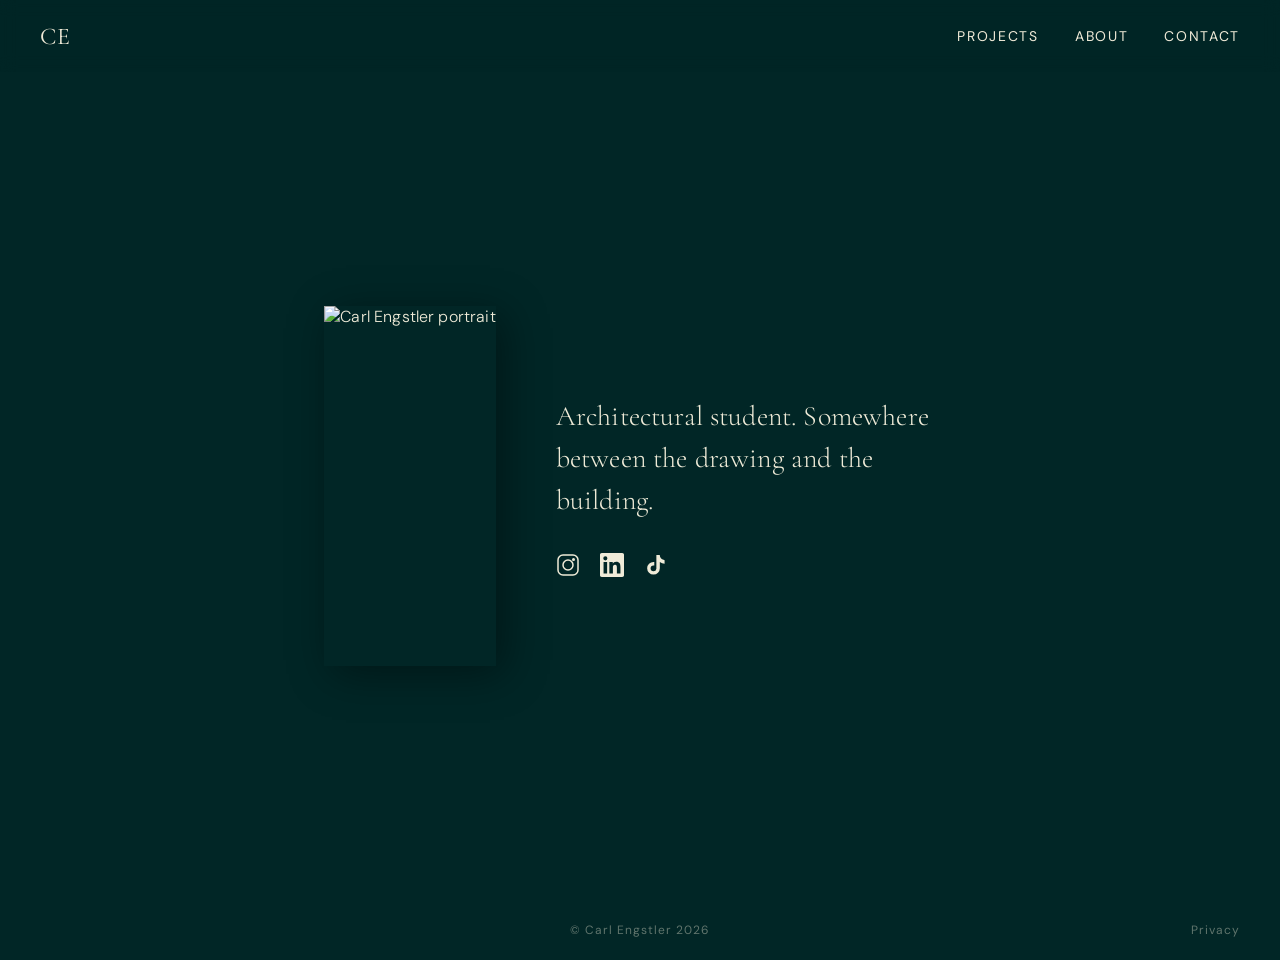
==== index.html @ d05e083c "Add files via upload" ====
<!DOCTYPE html>
<html lang="en">
<head>
  <meta charset="UTF-8">
  <meta name="viewport" content="width=device-width, initial-scale=1.0">
  <title>Carl Engstler — Architectural Portfolio</title>
  <link rel="preconnect" href="https://fonts.googleapis.com">
  <link rel="preconnect" href="https://fonts.gstatic.com" crossorigin>
  <link href="https://fonts.googleapis.com/css2?family=Cormorant+Garamond:wght@300;400;500&family=DM+Sans:wght@300;400;500&display=swap" rel="stylesheet">
  <link rel="stylesheet" href="style.css">
</head>
<body>

  <!-- Header -->
  <header class="site-header">
    <a href="index.html" class="header-home">CE</a>
    <nav class="header-nav">
      <a href="projects.html">Projects</a>
      <a href="about.html">About</a>
      <a href="contact.html">Contact</a>
    </nav>
  </header>

  <!-- Main Content -->
  <main class="page-content">
    <section class="home-hero">
      <div class="home-photo">
        <img src="assets/images/carl.jpg" alt="Carl Engstler portrait">
      </div>
      <div class="home-text-block">
        <p class="home-tagline">Architectural student. Somewhere between the drawing and the building.</p>
        <div class="social-links">
          <a href="https://www.instagram.com/carlengstler/" target="_blank" rel="noopener" aria-label="Instagram">
            <svg xmlns="http://www.w3.org/2000/svg" width="24" height="24" viewBox="0 0 24 24" fill="none" stroke="currentColor" stroke-width="1.5" stroke-linecap="round" stroke-linejoin="round"><rect x="2" y="2" width="20" height="20" rx="5" ry="5"/><circle cx="12" cy="12" r="5"/><circle cx="17.5" cy="6.5" r="1.5" fill="currentColor" stroke="none"/></svg>
          </a>
          <a href="https://www.linkedin.com/in/carl-engstler-890099235/" target="_blank" rel="noopener" aria-label="LinkedIn">
            <svg xmlns="http://www.w3.org/2000/svg" width="24" height="24" viewBox="0 0 24 24" fill="currentColor"><path d="M20.447 20.452h-3.554v-5.569c0-1.328-.027-3.037-1.852-3.037-1.853 0-2.136 1.445-2.136 2.939v5.667H9.351V9h3.414v1.561h.046c.477-.9 1.637-1.85 3.37-1.85 3.601 0 4.267 2.37 4.267 5.455v6.286zM5.337 7.433a2.062 2.062 0 01-2.063-2.065 2.064 2.064 0 112.063 2.065zm1.782 13.019H3.555V9h3.564v11.452zM22.225 0H1.771C.792 0 0 .774 0 1.729v20.542C0 23.227.792 24 1.771 24h20.451C23.2 24 24 23.227 24 22.271V1.729C24 .774 23.2 0 22.222 0h.003z"/></svg>
          </a>
          <a href="https://www.tiktok.com/@carl.eng" target="_blank" rel="noopener" aria-label="TikTok">
            <svg xmlns="http://www.w3.org/2000/svg" width="24" height="24" viewBox="0 0 24 24" fill="currentColor"><path d="M19.59 6.69a4.83 4.83 0 01-3.77-4.25V2h-3.45v13.67a2.89 2.89 0 01-2.88 2.5 2.89 2.89 0 01-2.89-2.89 2.89 2.89 0 012.89-2.89c.28 0 .54.04.79.1v-3.5a6.37 6.37 0 00-.79-.05A6.34 6.34 0 003.15 15.2a6.34 6.34 0 006.34 6.34 6.34 6.34 0 006.34-6.34V9.11a8.16 8.16 0 004.76 1.52v-3.4a4.85 4.85 0 01-1-.54z"/></svg>
          </a>
        </div>
      </div>
    </section>
  </main>

  <!-- Footer -->
  <footer class="site-footer">
    <span class="footer-copy">&copy; Carl Engstler 2026</span>
    <a href="privacy.html" class="footer-privacy">Privacy</a>
  </footer>

  <script src="main.js"></script>
</body>
</html>
---- style.css ----
/* ========================================
   Carl Engstler Portfolio — style.css
   ======================================== */

/* --- CSS Variables --- */
:root {
  --deep-green: #012626;
  --burnt-orange: #BF532C;
  --blush-beige: #F2AD94;
  --deep-red: #731702;
  --near-black: #0D0D0D;
  --warm-white: #EFEBD8;

  --ease-default: cubic-bezier(0.25, 0.1, 0.25, 1.0);
  --ease-reveal: cubic-bezier(0.16, 1, 0.3, 1);

  --header-height: 72px;
}

/* --- Reset & Base --- */
*, *::before, *::after {
  margin: 0;
  padding: 0;
  box-sizing: border-box;
}

html {
  scroll-behavior: smooth;
}

body {
  font-family: 'DM Sans', sans-serif;
  font-weight: 300;
  font-size: 16px;
  letter-spacing: 0.01em;
  color: var(--warm-white);
  background-color: var(--deep-green);
  min-height: 100vh;
  -webkit-font-smoothing: antialiased;
  -moz-osx-font-smoothing: grayscale;
}

img {
  display: block;
  max-width: 100%;
}

a {
  color: inherit;
  text-decoration: none;
}

ul, ol {
  list-style: none;
}

/* --- Typography --- */
h1 {
  font-family: 'Cormorant Garamond', serif;
  font-size: 72px;
  font-weight: 300;
  letter-spacing: -0.02em;
  color: var(--warm-white);
}

h2 {
  font-family: 'Cormorant Garamond', serif;
  font-size: 48px;
  font-weight: 400;
  letter-spacing: -0.01em;
  color: var(--warm-white);
}

h3 {
  font-family: 'Cormorant Garamond', serif;
  font-size: 28px;
  font-weight: 400;
  letter-spacing: 0em;
  color: var(--warm-white);
}

/* --- Page Load Animation --- */
.page-content {
  opacity: 0;
  transform: translateY(12px);
  animation: fadeInPage 700ms var(--ease-reveal) forwards;
}

@keyframes fadeInPage {
  to {
    opacity: 1;
    transform: translateY(0);
  }
}

/* ========================================
   HEADER
   ======================================== */
.site-header {
  position: fixed;
  top: 0;
  left: 0;
  width: 100%;
  height: var(--header-height);
  z-index: 1000;
  display: flex;
  align-items: center;
  justify-content: space-between;
  padding: 0 40px;
  background: rgba(1, 38, 38, 0.6);
  backdrop-filter: blur(8px);
  -webkit-backdrop-filter: blur(8px);
  transition: background 300ms var(--ease-default);
}

.site-header.scrolled {
  background: rgba(1, 38, 38, 0.92);
}

.header-home {
  display: flex;
  align-items: center;
  font-family: 'Cormorant Garamond', serif;
  font-size: 24px;
  font-weight: 400;
  letter-spacing: 0.05em;
  color: var(--warm-white);
  transition: color 300ms var(--ease-default);
}

.header-home:hover {
  color: var(--burnt-orange);
}

.header-nav {
  display: flex;
  gap: 36px;
}

.header-nav a {
  font-family: 'DM Sans', sans-serif;
  font-size: 14px;
  font-weight: 400;
  letter-spacing: 0.12em;
  text-transform: uppercase;
  color: var(--warm-white);
  position: relative;
  transition: color 300ms var(--ease-default);
}

.header-nav a::after {
  content: '';
  position: absolute;
  bottom: -4px;
  left: 0;
  width: 0;
  height: 1px;
  background: var(--burnt-orange);
  transition: width 300ms var(--ease-default);
}

.header-nav a:hover {
  color: var(--burnt-orange);
}

.header-nav a:hover::after {
  width: 100%;
}

.header-nav a.active {
  color: var(--burnt-orange);
}

.header-nav a.active::after {
  width: 100%;
}

/* ========================================
   FOOTER
   ======================================== */
.site-footer {
  width: 100%;
  height: 60px;
  display: flex;
  align-items: center;
  justify-content: center;
  position: relative;
  padding: 0 40px;
}

.footer-copy {
  font-family: 'DM Sans', sans-serif;
  font-size: 12px;
  font-weight: 400;
  letter-spacing: 0.08em;
  color: rgba(239, 235, 216, 0.4);
}

.footer-privacy {
  position: absolute;
  right: 40px;
  font-family: 'DM Sans', sans-serif;
  font-size: 12px;
  font-weight: 400;
  letter-spacing: 0.08em;
  color: rgba(239, 235, 216, 0.4);
  transition: color 300ms var(--ease-default);
}

.footer-privacy:hover {
  color: var(--burnt-orange);
}

/* ========================================
   SOCIAL ICONS
   ======================================== */
.social-links {
  display: flex;
  gap: 20px;
  align-items: center;
}

.social-links a {
  display: flex;
  align-items: center;
  justify-content: center;
  color: var(--warm-white);
  transition: color 200ms var(--ease-default), transform 200ms var(--ease-default);
}

.social-links a:hover {
  color: var(--burnt-orange);
  transform: scale(1.1);
}

.social-links a svg {
  width: 24px;
  height: 24px;
}

.social-links.large a svg {
  width: 32px;
  height: 32px;
}

/* ========================================
   HOME PAGE
   ======================================== */
.home-hero {
  min-height: 100vh;
  display: flex;
  align-items: center;
  justify-content: center;
  padding: var(--header-height) 40px 0;
  gap: 60px;
}

.home-photo {
  flex-shrink: 0;
}

.home-photo img {
  height: 40vh;
  width: auto;
  object-fit: cover;
  box-shadow: 8px 8px 40px rgba(0, 0, 0, 0.4);
}

.home-text-block {
  max-width: 400px;
  display: flex;
  flex-direction: column;
  gap: 32px;
}

.home-tagline {
  font-family: 'Cormorant Garamond', serif;
  font-size: 28px;
  font-weight: 300;
  color: var(--warm-white);
  line-height: 1.5;
}

/* ========================================
   PROJECTS PAGE
   ======================================== */
.projects-container {
  display: flex;
  height: 100vh;
  padding-top: var(--header-height);
  overflow: hidden;
}

/* --- Left Panel --- */
.projects-left {
  width: 44.44%;
  position: relative;
  display: flex;
  flex-direction: column;
}

.scroll-wheels {
  display: flex;
  gap: 24px;
  flex: 1;
  overflow: hidden;
  padding: 20px 24px;
  transition: opacity 400ms var(--ease-default);
}

.scroll-wheels.fade-out {
  opacity: 0;
}

.scroll-column {
  flex: 1;
  overflow-y: auto;
  scrollbar-width: none;
  -ms-overflow-style: none;
  padding: 30vh 0;
}

.scroll-column::-webkit-scrollbar {
  display: none;
}

.project-card {
  padding: 12px;
  margin-bottom: 24px;
  cursor: pointer;
  opacity: 0.5;
  transition: opacity 400ms var(--ease-default), transform 250ms var(--ease-default);
}

.project-card.center {
  opacity: 1;
}

.project-card.dimmed {
  opacity: 0.25;
}

.project-card:hover {
  transform: scale(1.02);
  box-shadow: 0 0 16px rgba(191, 83, 44, 0.25);
}

.project-card.selected {
  opacity: 1 !important;
}

.project-card-image {
  width: 100%;
  aspect-ratio: 1 / 1;
  object-fit: cover;
}

.project-card h3 {
  margin-bottom: 10px;
}

.project-card-desc {
  font-family: 'DM Sans', sans-serif;
  font-size: 14px;
  font-weight: 300;
  color: var(--warm-white);
  margin-top: 6px;
  display: -webkit-box;
  -webkit-line-clamp: 2;
  -webkit-box-orient: vertical;
  overflow: hidden;
  opacity: 0.7;
}

/* View toggle button */
.view-toggle-btn {
  position: absolute;
  bottom: 24px;
  left: 24px;
  z-index: 10;
  font-family: 'DM Sans', sans-serif;
  font-size: 13px;
  font-weight: 500;
  letter-spacing: 0.1em;
  text-transform: uppercase;
  color: var(--warm-white);
  background: transparent;
  border: 1px solid var(--warm-white);
  padding: 10px 24px;
  cursor: pointer;
  overflow: hidden;
  transition: color 300ms var(--ease-default), border-color 300ms var(--ease-default);
}

.view-toggle-btn::before {
  content: '';
  position: absolute;
  top: 0;
  left: 0;
  width: 0;
  height: 100%;
  background: var(--burnt-orange);
  transition: width 300ms var(--ease-default);
  z-index: -1;
}

.view-toggle-btn:hover {
  color: var(--warm-white);
  border-color: var(--burnt-orange);
}

.view-toggle-btn:hover::before {
  width: 100%;
}

/* --- Grid View (All Projects) --- */
.projects-grid {
  display: none;
  grid-template-columns: repeat(3, 1fr);
  gap: 20px;
  padding: 20px 24px;
  overflow-y: auto;
  flex: 1;
  align-content: start;
  opacity: 0;
  transition: opacity 400ms var(--ease-default);
}

.projects-grid.active {
  display: grid;
  opacity: 1;
}

.grid-card {
  cursor: pointer;
  transition: opacity 400ms var(--ease-default);
}

.grid-card.dimmed {
  opacity: 0.25;
}

.grid-card.selected {
  opacity: 1 !important;
}

.grid-card-image {
  width: 100%;
  aspect-ratio: 16 / 9;
  object-fit: cover;
}

.grid-card h3 {
  font-size: 22px;
  margin-top: 8px;
}

/* --- Right Panel --- */
.projects-right {
  width: 55.56%;
  overflow-y: auto;
  scrollbar-width: none;
  -ms-overflow-style: none;
  padding: 20px 40px 40px;
}

.projects-right::-webkit-scrollbar {
  display: none;
}

.project-detail {
  display: none;
  opacity: 0;
  transform: translateX(30px);
}

.project-detail.active {
  display: block;
  animation: slideInRight 500ms var(--ease-reveal) forwards;
}

.project-detail.closing {
  animation: slideOutRight 350ms var(--ease-default) forwards;
}

@keyframes slideInRight {
  to {
    opacity: 1;
    transform: translateX(0);
  }
}

@keyframes slideOutRight {
  from {
    opacity: 1;
    transform: translateX(0);
  }
  to {
    opacity: 0;
    transform: translateX(30px);
  }
}

.detail-hero {
  width: 100%;
  aspect-ratio: 16 / 9;
  object-fit: cover;
  margin-bottom: 24px;
}

.project-detail h2 {
  margin-bottom: 16px;
}

.detail-description {
  font-size: 16px;
  font-weight: 300;
  line-height: 1.8;
  margin-bottom: 32px;
}

.detail-images img {
  width: 100%;
  margin-bottom: 20px;
}

/* ========================================
   ABOUT PAGE
   ======================================== */
.about-container {
  min-height: 100vh;
  padding-top: calc(var(--header-height) + 60px);
  padding-bottom: 40px;
  display: grid;
  grid-template-columns: 1fr 1fr 1fr 1fr 1fr;
  gap: 40px;
  padding-left: 40px;
  padding-right: 40px;
}

.about-col-2 {
  grid-column: 2;
}

.about-photo img {
  width: 100%;
  box-shadow: 8px 8px 40px rgba(0, 0, 0, 0.4);
}

.about-socials {
  margin-top: 24px;
}

.about-text {
  grid-column: 3 / 5;
  display: flex;
  flex-direction: column;
  gap: 48px;
}

.about-main-text {
  font-size: 16px;
  font-weight: 300;
  line-height: 1.8;
  color: var(--warm-white);
}

.about-website-section h3 {
  font-family: 'DM Sans', sans-serif;
  font-size: 14px;
  font-weight: 400;
  letter-spacing: 0.08em;
  margin-bottom: 12px;
  color: rgba(239, 235, 216, 0.5);
}

.about-website-text {
  font-size: 14px;
  font-weight: 400;
  line-height: 1.7;
  color: rgba(239, 235, 216, 0.5);
}

/* ========================================
   CONTACT PAGE
   ======================================== */
.contact-container {
  min-height: 100vh;
  display: flex;
  flex-direction: column;
  align-items: center;
  padding-top: calc(var(--header-height) + 80px);
  padding-bottom: 40px;
  padding-left: 20px;
  padding-right: 20px;
}

.contact-inner {
  width: 100%;
  max-width: 640px;
}

.contact-inner h1 {
  text-align: center;
  margin-bottom: 32px;
}

.contact-socials {
  display: flex;
  justify-content: center;
  margin-bottom: 20px;
}

.contact-email {
  text-align: center;
  margin-bottom: 40px;
}

.contact-email a {
  font-family: 'DM Sans', sans-serif;
  font-size: 16px;
  color: var(--blush-beige);
  transition: color 300ms var(--ease-default);
}

.contact-email a:hover {
  color: var(--burnt-orange);
}

.contact-form {
  display: flex;
  flex-direction: column;
  gap: 20px;
}

.contact-form input,
.contact-form textarea {
  width: 100%;
  background: transparent;
  border: 1px solid rgba(239, 235, 216, 0.3);
  border-radius: 0;
  padding: 14px 16px;
  color: var(--warm-white);
  font-family: 'DM Sans', sans-serif;
  font-size: 16px;
  font-weight: 300;
  outline: none;
  transition: border-color 250ms var(--ease-default);
}

.contact-form input::placeholder,
.contact-form textarea::placeholder {
  color: rgba(239, 235, 216, 0.4);
}

.contact-form input:focus,
.contact-form textarea:focus {
  border-color: var(--burnt-orange);
}

.contact-form textarea {
  min-height: 160px;
  resize: vertical;
}

.contact-send-btn {
  width: 100%;
  padding: 14px;
  background: var(--burnt-orange);
  border: none;
  color: var(--warm-white);
  font-family: 'DM Sans', sans-serif;
  font-size: 13px;
  font-weight: 500;
  letter-spacing: 0.1em;
  text-transform: uppercase;
  cursor: pointer;
  transition: background 300ms var(--ease-default);
}

.contact-send-btn:hover {
  background: var(--deep-red);
}

.privacy-note {
  text-align: center;
  margin-top: 20px;
  font-family: 'DM Sans', sans-serif;
  font-size: 12px;
  font-weight: 400;
  color: rgba(239, 235, 216, 0.4);
}

/* ========================================
   PRIVACY PAGE
   ======================================== */
.privacy-container {
  min-height: 100vh;
  max-width: 640px;
  margin: 0 auto;
  padding: calc(var(--header-height) + 60px) 20px 40px;
}

.privacy-container h1 {
  margin-bottom: 32px;
}

.privacy-container p {
  font-size: 16px;
  font-weight: 300;
  line-height: 1.8;
  margin-bottom: 20px;
}

/* ========================================
   RESPONSIVE — below 1024px
   ======================================== */
@media (max-width: 1024px) {
  h1 { font-size: 61px; }
  h2 { font-size: 41px; }
  h3 { font-size: 24px; }
  .header-nav a { font-size: 12px; }
  body { font-size: 14px; }
  .home-tagline { font-size: 24px; }
  .project-card h3 { font-size: 24px; }
}

/* ========================================
   RESPONSIVE — below 768px (mobile)
   ======================================== */
@media (max-width: 768px) {
  .site-header {
    padding: 0 20px;
  }

  .header-nav {
    gap: 20px;
  }

  /* Home */
  .home-hero {
    flex-direction: column;
    text-align: center;
    gap: 32px;
    padding: var(--header-height) 20px 40px;
  }

  .home-photo img {
    height: 35vh;
  }

  .home-text-block {
    align-items: center;
  }

  /* Projects — single column */
  .projects-container {
    flex-direction: column;
    height: auto;
    min-height: 100vh;
    overflow: auto;
  }

  .projects-left {
    width: 100%;
    height: auto;
  }

  .scroll-wheels {
    flex-direction: column;
    padding: 20px;
  }

  .scroll-column {
    padding: 0;
    overflow: visible;
  }

  .project-card {
    opacity: 1;
  }

  .projects-right {
    width: 100%;
    padding: 20px;
  }

  .projects-grid {
    grid-template-columns: repeat(2, 1fr);
  }

  .view-toggle-btn {
    position: relative;
    bottom: auto;
    left: auto;
    margin: 12px 24px;
  }

  /* About */
  .about-container {
    display: flex;
    flex-direction: column;
    padding: calc(var(--header-height) + 40px) 20px 40px;
    gap: 32px;
  }

  .about-col-2 {
    order: 1;
  }

  .about-text {
    order: 2;
  }

  .about-photo img {
    max-width: 280px;
  }

  /* Contact */
  .contact-container {
    padding-top: calc(var(--header-height) + 40px);
  }
}
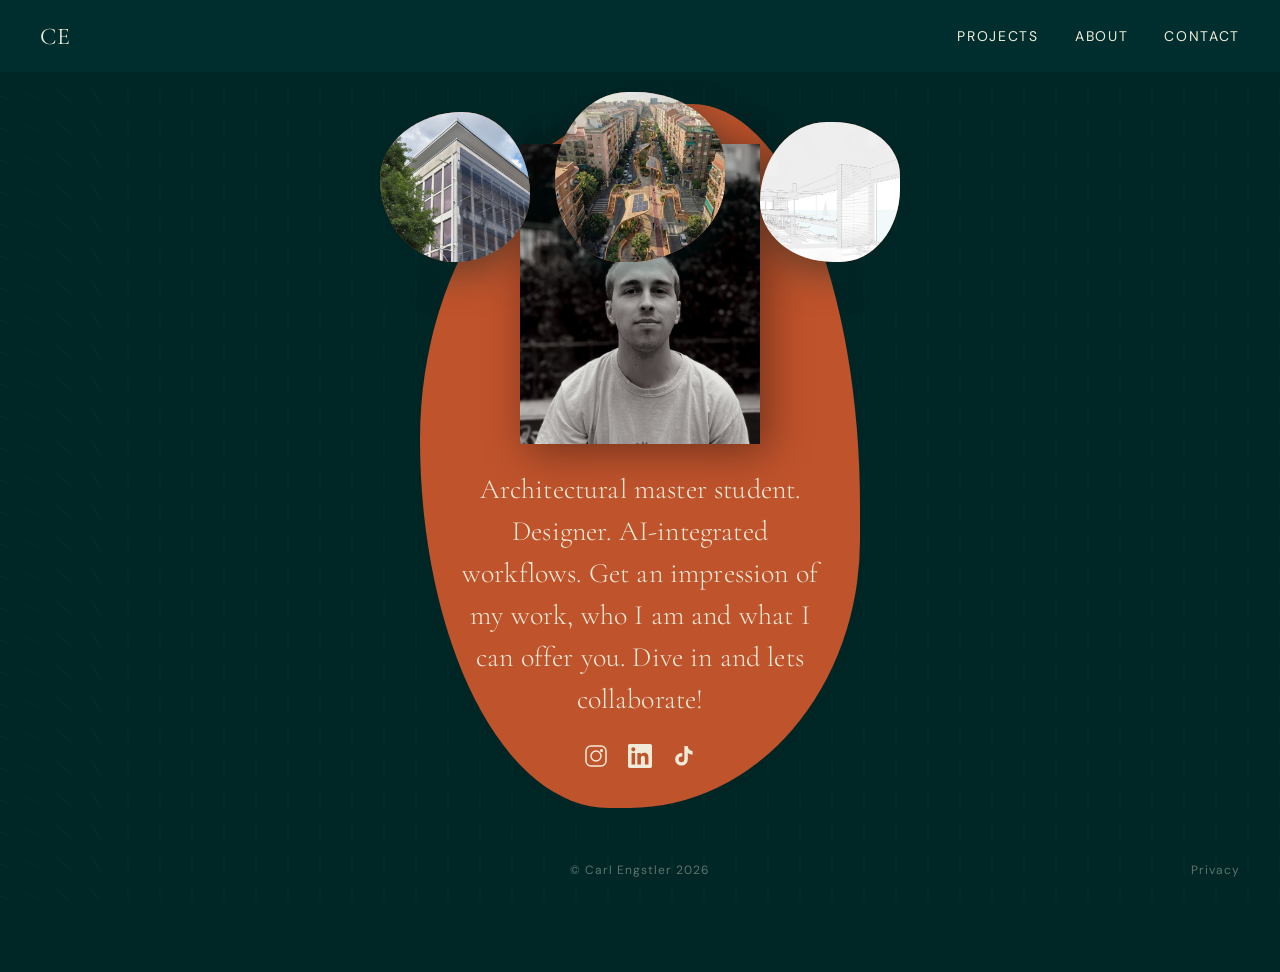
==== commit d6a104d6: "Add files via upload" ====
--- a/index.html
+++ b/index.html
@@ -10,6 +10,9 @@
   <link rel="stylesheet" href="style.css">
 </head>
 <body>
+
+  <!-- Stick Grid Background -->
+  <canvas id="stickGrid" class="stick-grid-bg"></canvas>
 
   <!-- Header -->
   <header class="site-header">
@@ -24,11 +27,28 @@
   <!-- Main Content -->
   <main class="page-content">
     <section class="home-hero">
-      <div class="home-photo">
-        <img src="assets/images/carl.jpg" alt="Carl Engstler portrait">
+      <!-- Project Preview Bubbles -->
+      <div class="bubble-cluster">
+        <a href="projects.html?project=1" class="bubble bubble-b" aria-label="Project 1">
+          <img src="" alt="Project preview" class="bubble-thumb">
+          <span class="bubble-label"></span>
+        </a>
+        <a href="projects.html?project=2" class="bubble bubble-c" aria-label="Project 2">
+          <img src="" alt="Project preview" class="bubble-thumb">
+          <span class="bubble-label"></span>
+        </a>
+        <a href="projects.html?project=3" class="bubble bubble-d" aria-label="Project 3">
+          <img src="" alt="Project preview" class="bubble-thumb">
+          <span class="bubble-label"></span>
+        </a>
       </div>
-      <div class="home-text-block">
-        <p class="home-tagline">Architectural student. Somewhere between the drawing and the building.</p>
+
+      <!-- Main Bubble A -->
+      <div class="bubble bubble-a">
+        <div class="home-photo">
+          <img src="assets/images/carl.jpg" alt="Carl Engstler portrait">
+        </div>
+        <p class="home-tagline">Architectural master student. Designer. AI-integrated workflows. Get an impression of my work, who I am and what I can offer you. Dive in and lets collaborate!</p>
         <div class="social-links">
           <a href="https://www.instagram.com/carlengstler/" target="_blank" rel="noopener" aria-label="Instagram">
             <svg xmlns="http://www.w3.org/2000/svg" width="24" height="24" viewBox="0 0 24 24" fill="none" stroke="currentColor" stroke-width="1.5" stroke-linecap="round" stroke-linejoin="round"><rect x="2" y="2" width="20" height="20" rx="5" ry="5"/><circle cx="12" cy="12" r="5"/><circle cx="17.5" cy="6.5" r="1.5" fill="currentColor" stroke="none"/></svg>
--- a/style.css
+++ b/style.css
@@ -15,6 +15,7 @@
   --ease-reveal: cubic-bezier(0.16, 1, 0.3, 1);
 
   --header-height: 72px;
+  --footer-height: 60px;
 }
 
 /* --- Reset & Base --- */
@@ -26,6 +27,7 @@
 
 html {
   scroll-behavior: smooth;
+  height: 100%;
 }
 
 body {
@@ -36,6 +38,8 @@
   color: var(--warm-white);
   background-color: var(--deep-green);
   min-height: 100vh;
+  height: 100vh;
+  overflow: hidden;
   -webkit-font-smoothing: antialiased;
   -moz-osx-font-smoothing: grayscale;
 }
@@ -52,6 +56,17 @@
 
 ul, ol {
   list-style: none;
+}
+
+/* --- Stick Grid Background --- */
+.stick-grid-bg {
+  position: fixed;
+  top: 0;
+  left: 0;
+  width: 100%;
+  height: 100%;
+  z-index: 0;
+  pointer-events: none;
 }
 
 /* --- Typography --- */
@@ -84,6 +99,8 @@
   opacity: 0;
   transform: translateY(12px);
   animation: fadeInPage 700ms var(--ease-reveal) forwards;
+  position: relative;
+  z-index: 1;
 }
 
 @keyframes fadeInPage {
@@ -107,14 +124,14 @@
   align-items: center;
   justify-content: space-between;
   padding: 0 40px;
-  background: rgba(1, 38, 38, 0.6);
+  background: rgba(1, 48, 48, 0.85);
   backdrop-filter: blur(8px);
   -webkit-backdrop-filter: blur(8px);
   transition: background 300ms var(--ease-default);
 }
 
 .site-header.scrolled {
-  background: rgba(1, 38, 38, 0.92);
+  background: rgba(1, 48, 48, 0.97);
 }
 
 .header-home {
@@ -180,12 +197,14 @@
    ======================================== */
 .site-footer {
   width: 100%;
-  height: 60px;
+  height: var(--footer-height);
   display: flex;
   align-items: center;
   justify-content: center;
   position: relative;
   padding: 0 40px;
+  z-index: 1;
+  flex-shrink: 0;
 }
 
 .footer-copy {
@@ -244,41 +263,187 @@
 }
 
 /* ========================================
-   HOME PAGE
+   HOME PAGE — BUBBLE LAYOUT
    ======================================== */
 .home-hero {
-  min-height: 100vh;
+  height: calc(100vh - var(--header-height) - var(--footer-height));
+  margin-top: var(--header-height);
   display: flex;
   align-items: center;
   justify-content: center;
-  padding: var(--header-height) 40px 0;
-  gap: 60px;
-}
-
-.home-photo {
-  flex-shrink: 0;
-}
-
-.home-photo img {
-  height: 40vh;
-  width: auto;
+  position: relative;
+  overflow: hidden;
+}
+
+/* --- Bubble shared styles --- */
+.bubble {
+  position: relative;
+  background: var(--burnt-orange);
+  box-shadow: 0 8px 40px rgba(1, 38, 38, 0.5);
+  animation-timing-function: ease-in-out;
+  animation-iteration-count: infinite;
+  animation-direction: alternate;
+}
+
+/* --- Main Bubble A --- */
+.bubble-a {
+  display: flex;
+  flex-direction: column;
+  align-items: center;
+  text-align: center;
+  padding: 40px;
+  gap: 24px;
+  border-radius: 60% 40% 55% 45% / 50% 60% 40% 55%;
+  animation-name: floatA;
+  animation-duration: 7s;
+  animation-delay: 0s;
+  z-index: 2;
+}
+
+.bubble-a .home-photo img {
+  width: 240px;
+  height: 300px;
   object-fit: cover;
   box-shadow: 8px 8px 40px rgba(0, 0, 0, 0.4);
 }
 
-.home-text-block {
-  max-width: 400px;
-  display: flex;
-  flex-direction: column;
-  gap: 32px;
-}
-
-.home-tagline {
+.bubble-a .home-tagline {
   font-family: 'Cormorant Garamond', serif;
   font-size: 28px;
   font-weight: 300;
   color: var(--warm-white);
   line-height: 1.5;
+  max-width: 360px;
+}
+
+/* --- Bubble Cluster (project previews) --- */
+.bubble-cluster {
+  position: absolute;
+  top: 20px;
+  left: 50%;
+  transform: translateX(-50%);
+  width: 600px;
+  height: 200px;
+  z-index: 3;
+}
+
+/* --- Project Preview Bubbles B, C, D --- */
+.bubble-b,
+.bubble-c,
+.bubble-d {
+  position: absolute;
+  display: block;
+  overflow: hidden;
+  cursor: pointer;
+  transition: transform 200ms var(--ease-default);
+}
+
+.bubble-b:hover,
+.bubble-c:hover,
+.bubble-d:hover {
+  animation-play-state: paused;
+  transform: scale(1.05);
+}
+
+.bubble-a:hover {
+  animation-play-state: paused;
+}
+
+.bubble-b {
+  width: 150px;
+  height: 150px;
+  border-radius: 55% 45% 50% 50% / 45% 55% 45% 55%;
+  top: 20px;
+  left: 40px;
+  animation-name: floatB;
+  animation-duration: 6s;
+  animation-delay: 0.8s;
+}
+
+.bubble-c {
+  width: 170px;
+  height: 170px;
+  border-radius: 45% 55% 60% 40% / 55% 45% 50% 50%;
+  top: 0;
+  left: 50%;
+  transform: translateX(-50%);
+  animation-name: floatC;
+  animation-duration: 8s;
+  animation-delay: 1.6s;
+}
+
+.bubble-c:hover {
+  animation-play-state: paused;
+  transform: translateX(-50%) scale(1.05);
+}
+
+.bubble-d {
+  width: 140px;
+  height: 140px;
+  border-radius: 50% 50% 45% 55% / 60% 40% 55% 45%;
+  top: 30px;
+  right: 40px;
+  animation-name: floatD;
+  animation-duration: 5.5s;
+  animation-delay: 0.3s;
+}
+
+.bubble-thumb {
+  width: 100%;
+  height: 100%;
+  object-fit: cover;
+  display: block;
+}
+
+.bubble-label {
+  position: absolute;
+  bottom: 0;
+  left: 0;
+  right: 0;
+  padding: 8px;
+  font-family: 'DM Sans', sans-serif;
+  font-size: 12px;
+  font-weight: 400;
+  color: var(--warm-white);
+  background: linear-gradient(transparent, rgba(13, 13, 13, 0.5));
+  opacity: 0;
+  transition: opacity 250ms var(--ease-default);
+}
+
+.bubble-b:hover .bubble-label,
+.bubble-c:hover .bubble-label,
+.bubble-d:hover .bubble-label {
+  opacity: 1;
+}
+
+/* --- Float keyframes --- */
+@keyframes floatA {
+  from { transform: translateY(0); }
+  to { transform: translateY(-14px); }
+}
+
+@keyframes floatB {
+  from { transform: translateY(0); }
+  to { transform: translateY(-10px); }
+}
+
+@keyframes floatC {
+  from { transform: translateX(-50%) translateY(0); }
+  to { transform: translateX(-50%) translateY(-12px); }
+}
+
+@keyframes floatD {
+  from { transform: translateY(0); }
+  to { transform: translateY(-9px); }
+}
+
+/* ========================================
+   CONTENT BACKDROP — solid bg behind text on non-home pages
+   ======================================== */
+.content-backdrop {
+  background: var(--deep-green);
+  position: relative;
+  z-index: 1;
 }
 
 /* ========================================
@@ -286,8 +451,8 @@
    ======================================== */
 .projects-container {
   display: flex;
-  height: 100vh;
-  padding-top: var(--header-height);
+  height: calc(100vh - var(--header-height) - var(--footer-height));
+  margin-top: var(--header-height);
   overflow: hidden;
 }
 
@@ -297,6 +462,7 @@
   position: relative;
   display: flex;
   flex-direction: column;
+  background: var(--deep-green);
 }
 
 .scroll-wheels {
@@ -337,7 +503,7 @@
 }
 
 .project-card.dimmed {
-  opacity: 0.25;
+  opacity: 0.25 !important;
 }
 
 .project-card:hover {
@@ -405,7 +571,7 @@
 }
 
 .view-toggle-btn:hover {
-  color: var(--warm-white);
+  color: var(--burnt-orange);
   border-color: var(--burnt-orange);
 }
 
@@ -427,7 +593,6 @@
 }
 
 .projects-grid.active {
-  display: grid;
   opacity: 1;
 }
 
@@ -437,7 +602,7 @@
 }
 
 .grid-card.dimmed {
-  opacity: 0.25;
+  opacity: 0.25 !important;
 }
 
 .grid-card.selected {
@@ -462,6 +627,7 @@
   scrollbar-width: none;
   -ms-overflow-style: none;
   padding: 20px 40px 40px;
+  background: var(--deep-green);
 }
 
 .projects-right::-webkit-scrollbar {
@@ -480,6 +646,7 @@
 }
 
 .project-detail.closing {
+  display: block;
   animation: slideOutRight 350ms var(--ease-default) forwards;
 }
 
@@ -528,18 +695,21 @@
    ABOUT PAGE
    ======================================== */
 .about-container {
-  min-height: 100vh;
-  padding-top: calc(var(--header-height) + 60px);
-  padding-bottom: 40px;
+  height: calc(100vh - var(--header-height) - var(--footer-height));
+  margin-top: var(--header-height);
+  overflow-y: auto;
   display: grid;
   grid-template-columns: 1fr 1fr 1fr 1fr 1fr;
   gap: 40px;
-  padding-left: 40px;
-  padding-right: 40px;
+  padding: 60px 40px 40px;
+  position: relative;
+  z-index: 1;
 }
 
 .about-col-2 {
   grid-column: 2;
+  background: var(--deep-green);
+  padding: 32px;
 }
 
 .about-photo img {
@@ -556,6 +726,8 @@
   display: flex;
   flex-direction: column;
   gap: 48px;
+  background: var(--deep-green);
+  padding: 32px;
 }
 
 .about-main-text {
@@ -585,19 +757,23 @@
    CONTACT PAGE
    ======================================== */
 .contact-container {
-  min-height: 100vh;
+  height: calc(100vh - var(--header-height) - var(--footer-height));
+  margin-top: var(--header-height);
+  overflow-y: auto;
   display: flex;
   flex-direction: column;
   align-items: center;
-  padding-top: calc(var(--header-height) + 80px);
-  padding-bottom: 40px;
-  padding-left: 20px;
-  padding-right: 20px;
+  justify-content: center;
+  padding: 40px 20px;
+  position: relative;
+  z-index: 1;
 }
 
 .contact-inner {
   width: 100%;
   max-width: 640px;
+  background: var(--deep-green);
+  padding: 32px;
 }
 
 .contact-inner h1 {
@@ -695,10 +871,16 @@
    PRIVACY PAGE
    ======================================== */
 .privacy-container {
-  min-height: 100vh;
+  height: calc(100vh - var(--header-height) - var(--footer-height));
+  margin-top: var(--header-height);
+  overflow-y: auto;
   max-width: 640px;
-  margin: 0 auto;
-  padding: calc(var(--header-height) + 60px) 20px 40px;
+  margin-left: auto;
+  margin-right: auto;
+  padding: 60px 20px 40px;
+  position: relative;
+  z-index: 1;
+  background: var(--deep-green);
 }
 
 .privacy-container h1 {
@@ -710,6 +892,89 @@
   font-weight: 300;
   line-height: 1.8;
   margin-bottom: 20px;
+}
+
+/* ========================================
+   MOBILE PROJECT POPUP
+   ======================================== */
+.mobile-popup-overlay {
+  position: fixed;
+  top: 0;
+  left: 0;
+  width: 100vw;
+  height: 100vh;
+  z-index: 2000;
+  background: rgba(1, 38, 38, 0.85);
+  transform: translateY(100%);
+  transition: transform 400ms ease-out;
+  overflow-y: auto;
+  -webkit-overflow-scrolling: touch;
+}
+
+.mobile-popup-overlay.open {
+  transform: translateY(0);
+}
+
+.mobile-popup-overlay.closing {
+  transform: translateY(100%);
+  transition: transform 400ms ease-in;
+}
+
+.mobile-popup-close {
+  position: fixed;
+  top: 16px;
+  right: 16px;
+  z-index: 2001;
+  width: 40px;
+  height: 40px;
+  display: flex;
+  align-items: center;
+  justify-content: center;
+  background: none;
+  border: none;
+  font-size: 24px;
+  color: var(--warm-white);
+  cursor: pointer;
+  transition: color 200ms var(--ease-default);
+}
+
+.mobile-popup-close:hover {
+  color: var(--burnt-orange);
+}
+
+.mobile-popup-content {
+  padding: 60px 20px 40px;
+}
+
+.mobile-popup-content .detail-hero {
+  width: 100%;
+  aspect-ratio: 16 / 9;
+  object-fit: cover;
+  margin-bottom: 24px;
+}
+
+.mobile-popup-content h2 {
+  margin-bottom: 16px;
+}
+
+.mobile-popup-content .detail-description {
+  font-size: 16px;
+  font-weight: 300;
+  line-height: 1.8;
+  margin-bottom: 32px;
+}
+
+.mobile-popup-content .detail-images img {
+  width: 100%;
+  margin-bottom: 20px;
+}
+
+body.popup-open {
+  overflow: hidden;
+}
+
+body.popup-open .page-content {
+  opacity: 0.4;
 }
 
 /* ========================================
@@ -723,12 +988,27 @@
   body { font-size: 14px; }
   .home-tagline { font-size: 24px; }
   .project-card h3 { font-size: 24px; }
+
+  .bubble-a .home-tagline { font-size: 24px; }
+
+  .bubble-cluster {
+    width: 500px;
+  }
+
+  .bubble-b { width: 120px; height: 120px; }
+  .bubble-c { width: 140px; height: 140px; }
+  .bubble-d { width: 110px; height: 110px; }
 }
 
 /* ========================================
    RESPONSIVE — below 768px (mobile)
    ======================================== */
 @media (max-width: 768px) {
+  body {
+    height: auto;
+    overflow: auto;
+  }
+
   .site-header {
     padding: 0 20px;
   }
@@ -739,25 +1019,43 @@
 
   /* Home */
   .home-hero {
+    height: auto;
+    min-height: calc(100vh - var(--header-height) - var(--footer-height));
     flex-direction: column;
-    text-align: center;
-    gap: 32px;
-    padding: var(--header-height) 20px 40px;
-  }
-
-  .home-photo img {
-    height: 35vh;
-  }
-
-  .home-text-block {
-    align-items: center;
-  }
+    padding: 120px 20px 40px;
+  }
+
+  .bubble-a {
+    padding: 24px;
+  }
+
+  .bubble-a .home-photo img {
+    width: 180px;
+    height: 225px;
+  }
+
+  .bubble-a .home-tagline {
+    font-size: 20px;
+    max-width: 280px;
+  }
+
+  .bubble-cluster {
+    width: 320px;
+    height: 120px;
+    top: 10px;
+  }
+
+  .bubble-b { width: 80px; height: 80px; left: 10px; top: 10px; }
+  .bubble-c { width: 90px; height: 90px; }
+  .bubble-d { width: 75px; height: 75px; right: 10px; top: 15px; }
+
+  .bubble-label { font-size: 10px; padding: 4px; }
 
   /* Projects — single column */
   .projects-container {
     flex-direction: column;
     height: auto;
-    min-height: 100vh;
+    min-height: calc(100vh - var(--header-height) - var(--footer-height));
     overflow: auto;
   }
 
@@ -781,8 +1079,7 @@
   }
 
   .projects-right {
-    width: 100%;
-    padding: 20px;
+    display: none;
   }
 
   .projects-grid {
@@ -798,9 +1095,11 @@
 
   /* About */
   .about-container {
+    height: auto;
+    min-height: calc(100vh - var(--header-height) - var(--footer-height));
     display: flex;
     flex-direction: column;
-    padding: calc(var(--header-height) + 40px) 20px 40px;
+    padding: 40px 20px;
     gap: 32px;
   }
 
@@ -818,6 +1117,9 @@
 
   /* Contact */
   .contact-container {
-    padding-top: calc(var(--header-height) + 40px);
-  }
-}
+    height: auto;
+    min-height: calc(100vh - var(--header-height) - var(--footer-height));
+    justify-content: flex-start;
+    padding-top: 40px;
+  }
+}
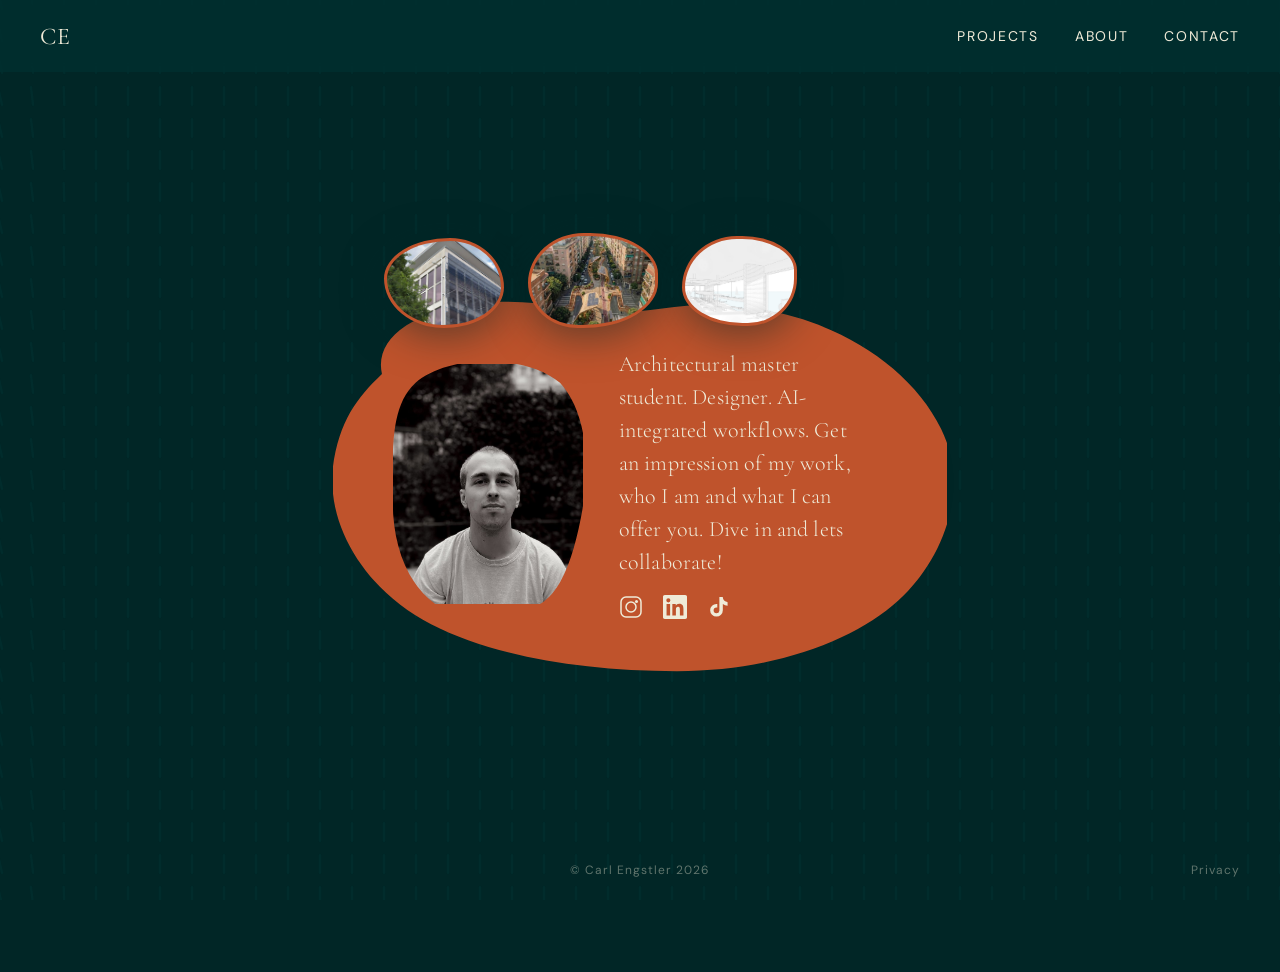
==== commit 0c58e94e: "Add files via upload" ====
--- a/index.html
+++ b/index.html
@@ -24,41 +24,72 @@
     </nav>
   </header>
 
+  <!-- SVG clip paths for home page -->
+  <svg width="0" height="0" style="position:absolute">
+    <defs>
+      <!-- Main blob: wide organic shape, wider on right -->
+      <clipPath id="bubbleAClip" clipPathUnits="objectBoundingBox">
+        <path d="
+          M 0.08 0.22
+          C 0.06 0.08, 0.22 0.00, 0.38 0.05
+          C 0.50 0.09, 0.56 0.02, 0.68 0.05
+          C 0.82 0.08, 0.94 0.20, 0.99 0.36
+          C 1.04 0.52, 0.99 0.70, 0.92 0.80
+          C 0.85 0.90, 0.72 0.98, 0.56 0.98
+          C 0.40 0.98, 0.26 0.94, 0.16 0.86
+          C 0.06 0.78, -0.01 0.62, 0.00 0.46
+          C 0.01 0.34, 0.04 0.28, 0.08 0.22
+          Z" />
+      </clipPath>
+      <!-- Photo cloud: organic rounded rectangle -->
+      <clipPath id="photoClip" clipPathUnits="objectBoundingBox">
+        <path d="
+          M 0.12 0.08
+          C 0.30 -0.04, 0.70 -0.04, 0.88 0.08
+          C 1.02 0.20, 1.04 0.42, 1.00 0.60
+          C 0.96 0.78, 0.90 0.94, 0.78 1.00
+          C 0.62 1.06, 0.38 1.06, 0.22 1.00
+          C 0.08 0.92, 0.00 0.76, 0.00 0.58
+          C 0.00 0.38, -0.02 0.18, 0.12 0.08
+          Z" />
+      </clipPath>
+    </defs>
+  </svg>
+
   <!-- Main Content -->
   <main class="page-content">
     <section class="home-hero">
-      <!-- Project Preview Bubbles -->
+      <!-- Project Preview Bubbles — above main blob -->
       <div class="bubble-cluster">
         <a href="projects.html?project=1" class="bubble bubble-b" aria-label="Project 1">
           <img src="" alt="Project preview" class="bubble-thumb">
-          <span class="bubble-label"></span>
         </a>
         <a href="projects.html?project=2" class="bubble bubble-c" aria-label="Project 2">
           <img src="" alt="Project preview" class="bubble-thumb">
-          <span class="bubble-label"></span>
         </a>
         <a href="projects.html?project=3" class="bubble bubble-d" aria-label="Project 3">
           <img src="" alt="Project preview" class="bubble-thumb">
-          <span class="bubble-label"></span>
         </a>
       </div>
 
-      <!-- Main Bubble A -->
+      <!-- Main Bubble A — horizontal: photo left, text+socials right -->
       <div class="bubble bubble-a">
         <div class="home-photo">
           <img src="assets/images/carl.jpg" alt="Carl Engstler portrait">
         </div>
-        <p class="home-tagline">Architectural master student. Designer. AI-integrated workflows. Get an impression of my work, who I am and what I can offer you. Dive in and lets collaborate!</p>
-        <div class="social-links">
-          <a href="https://www.instagram.com/carlengstler/" target="_blank" rel="noopener" aria-label="Instagram">
-            <svg xmlns="http://www.w3.org/2000/svg" width="24" height="24" viewBox="0 0 24 24" fill="none" stroke="currentColor" stroke-width="1.5" stroke-linecap="round" stroke-linejoin="round"><rect x="2" y="2" width="20" height="20" rx="5" ry="5"/><circle cx="12" cy="12" r="5"/><circle cx="17.5" cy="6.5" r="1.5" fill="currentColor" stroke="none"/></svg>
-          </a>
-          <a href="https://www.linkedin.com/in/carl-engstler-890099235/" target="_blank" rel="noopener" aria-label="LinkedIn">
-            <svg xmlns="http://www.w3.org/2000/svg" width="24" height="24" viewBox="0 0 24 24" fill="currentColor"><path d="M20.447 20.452h-3.554v-5.569c0-1.328-.027-3.037-1.852-3.037-1.853 0-2.136 1.445-2.136 2.939v5.667H9.351V9h3.414v1.561h.046c.477-.9 1.637-1.85 3.37-1.85 3.601 0 4.267 2.37 4.267 5.455v6.286zM5.337 7.433a2.062 2.062 0 01-2.063-2.065 2.064 2.064 0 112.063 2.065zm1.782 13.019H3.555V9h3.564v11.452zM22.225 0H1.771C.792 0 0 .774 0 1.729v20.542C0 23.227.792 24 1.771 24h20.451C23.2 24 24 23.227 24 22.271V1.729C24 .774 23.2 0 22.222 0h.003z"/></svg>
-          </a>
-          <a href="https://www.tiktok.com/@carl.eng" target="_blank" rel="noopener" aria-label="TikTok">
-            <svg xmlns="http://www.w3.org/2000/svg" width="24" height="24" viewBox="0 0 24 24" fill="currentColor"><path d="M19.59 6.69a4.83 4.83 0 01-3.77-4.25V2h-3.45v13.67a2.89 2.89 0 01-2.88 2.5 2.89 2.89 0 01-2.89-2.89 2.89 2.89 0 012.89-2.89c.28 0 .54.04.79.1v-3.5a6.37 6.37 0 00-.79-.05A6.34 6.34 0 003.15 15.2a6.34 6.34 0 006.34 6.34 6.34 6.34 0 006.34-6.34V9.11a8.16 8.16 0 004.76 1.52v-3.4a4.85 4.85 0 01-1-.54z"/></svg>
-          </a>
+        <div class="home-content">
+          <p class="home-tagline">Architectural master student. Designer. AI-integrated workflows. Get an impression of my work, who I am and what I can offer you. Dive in and lets collaborate!</p>
+          <div class="social-links">
+            <a href="https://www.instagram.com/carlengstler/" target="_blank" rel="noopener" aria-label="Instagram">
+              <svg xmlns="http://www.w3.org/2000/svg" width="24" height="24" viewBox="0 0 24 24" fill="none" stroke="currentColor" stroke-width="1.5" stroke-linecap="round" stroke-linejoin="round"><rect x="2" y="2" width="20" height="20" rx="5" ry="5"/><circle cx="12" cy="12" r="5"/><circle cx="17.5" cy="6.5" r="1.5" fill="currentColor" stroke="none"/></svg>
+            </a>
+            <a href="https://www.linkedin.com/in/carl-engstler-890099235/" target="_blank" rel="noopener" aria-label="LinkedIn">
+              <svg xmlns="http://www.w3.org/2000/svg" width="24" height="24" viewBox="0 0 24 24" fill="currentColor"><path d="M20.447 20.452h-3.554v-5.569c0-1.328-.027-3.037-1.852-3.037-1.853 0-2.136 1.445-2.136 2.939v5.667H9.351V9h3.414v1.561h.046c.477-.9 1.637-1.85 3.37-1.85 3.601 0 4.267 2.37 4.267 5.455v6.286zM5.337 7.433a2.062 2.062 0 01-2.063-2.065 2.064 2.064 0 112.063 2.065zm1.782 13.019H3.555V9h3.564v11.452zM22.225 0H1.771C.792 0 0 .774 0 1.729v20.542C0 23.227.792 24 1.771 24h20.451C23.2 24 24 23.227 24 22.271V1.729C24 .774 23.2 0 22.222 0h.003z"/></svg>
+            </a>
+            <a href="https://www.tiktok.com/@carl.eng" target="_blank" rel="noopener" aria-label="TikTok">
+              <svg xmlns="http://www.w3.org/2000/svg" width="24" height="24" viewBox="0 0 24 24" fill="currentColor"><path d="M19.59 6.69a4.83 4.83 0 01-3.77-4.25V2h-3.45v13.67a2.89 2.89 0 01-2.88 2.5 2.89 2.89 0 01-2.89-2.89 2.89 2.89 0 012.89-2.89c.28 0 .54.04.79.1v-3.5a6.37 6.37 0 00-.79-.05A6.34 6.34 0 003.15 15.2a6.34 6.34 0 006.34 6.34 6.34 6.34 0 006.34-6.34V9.11a8.16 8.16 0 004.76 1.52v-3.4a4.85 4.85 0 01-1-.54z"/></svg>
+            </a>
+          </div>
         </div>
       </div>
     </section>
--- a/style.css
+++ b/style.css
@@ -269,6 +269,7 @@
   height: calc(100vh - var(--header-height) - var(--footer-height));
   margin-top: var(--header-height);
   display: flex;
+  flex-direction: column;
   align-items: center;
   justify-content: center;
   position: relative;
@@ -285,57 +286,73 @@
   animation-direction: alternate;
 }
 
-/* --- Main Bubble A --- */
+/* --- Main Bubble A: horizontal layout (photo left, text right) --- */
 .bubble-a {
   display: flex;
-  flex-direction: column;
+  flex-direction: row;
   align-items: center;
-  text-align: center;
-  padding: 40px;
-  gap: 24px;
-  border-radius: 60% 40% 55% 45% / 50% 60% 40% 55%;
+  padding: 60px 80px 60px 60px;
+  gap: 36px;
+  clip-path: url(#bubbleAClip);
+  width: clamp(520px, 48vw, 720px);
+  min-height: 380px;
   animation-name: floatA;
   animation-duration: 7s;
   animation-delay: 0s;
   z-index: 2;
 }
 
+.bubble-a .home-photo {
+  flex-shrink: 0;
+}
+
 .bubble-a .home-photo img {
-  width: 240px;
-  height: 300px;
+  width: 190px;
+  height: 240px;
   object-fit: cover;
-  box-shadow: 8px 8px 40px rgba(0, 0, 0, 0.4);
+  clip-path: url(#photoClip);
+}
+
+.home-content {
+  display: flex;
+  flex-direction: column;
+  gap: 16px;
 }
 
 .bubble-a .home-tagline {
   font-family: 'Cormorant Garamond', serif;
-  font-size: 28px;
+  font-size: 22px;
   font-weight: 300;
   color: var(--warm-white);
   line-height: 1.5;
-  max-width: 360px;
-}
-
-/* --- Bubble Cluster (project previews) --- */
+  text-align: left;
+  max-width: 300px;
+}
+
+.bubble-a:hover {
+  animation-play-state: paused;
+}
+
+/* --- Bubble Cluster: sits above main blob --- */
 .bubble-cluster {
-  position: absolute;
-  top: 20px;
-  left: 50%;
-  transform: translateX(-50%);
-  width: 600px;
-  height: 200px;
+  display: flex;
+  justify-content: center;
+  gap: 24px;
   z-index: 3;
+  margin-bottom: -40px;
+  transform: translateX(-50px);
 }
 
 /* --- Project Preview Bubbles B, C, D --- */
 .bubble-b,
 .bubble-c,
 .bubble-d {
-  position: absolute;
   display: block;
   overflow: hidden;
   cursor: pointer;
   transition: transform 200ms var(--ease-default);
+  border: 3px solid var(--burnt-orange);
+  flex-shrink: 0;
 }
 
 .bubble-b:hover,
@@ -345,44 +362,31 @@
   transform: scale(1.05);
 }
 
-.bubble-a:hover {
-  animation-play-state: paused;
-}
-
 .bubble-b {
-  width: 150px;
-  height: 150px;
+  width: 120px;
+  height: 90px;
   border-radius: 55% 45% 50% 50% / 45% 55% 45% 55%;
-  top: 20px;
-  left: 40px;
+  align-self: flex-end;
   animation-name: floatB;
   animation-duration: 6s;
   animation-delay: 0.8s;
 }
 
 .bubble-c {
-  width: 170px;
-  height: 170px;
+  width: 130px;
+  height: 95px;
   border-radius: 45% 55% 60% 40% / 55% 45% 50% 50%;
-  top: 0;
-  left: 50%;
-  transform: translateX(-50%);
+  align-self: flex-start;
   animation-name: floatC;
   animation-duration: 8s;
   animation-delay: 1.6s;
 }
 
-.bubble-c:hover {
-  animation-play-state: paused;
-  transform: translateX(-50%) scale(1.05);
-}
-
 .bubble-d {
-  width: 140px;
-  height: 140px;
+  width: 115px;
+  height: 90px;
   border-radius: 50% 50% 45% 55% / 60% 40% 55% 45%;
-  top: 30px;
-  right: 40px;
+  align-self: center;
   animation-name: floatD;
   animation-duration: 5.5s;
   animation-delay: 0.3s;
@@ -395,31 +399,10 @@
   display: block;
 }
 
-.bubble-label {
-  position: absolute;
-  bottom: 0;
-  left: 0;
-  right: 0;
-  padding: 8px;
-  font-family: 'DM Sans', sans-serif;
-  font-size: 12px;
-  font-weight: 400;
-  color: var(--warm-white);
-  background: linear-gradient(transparent, rgba(13, 13, 13, 0.5));
-  opacity: 0;
-  transition: opacity 250ms var(--ease-default);
-}
-
-.bubble-b:hover .bubble-label,
-.bubble-c:hover .bubble-label,
-.bubble-d:hover .bubble-label {
-  opacity: 1;
-}
-
 /* --- Float keyframes --- */
 @keyframes floatA {
   from { transform: translateY(0); }
-  to { transform: translateY(-14px); }
+  to { transform: translateY(-40px); }
 }
 
 @keyframes floatB {
@@ -428,8 +411,8 @@
 }
 
 @keyframes floatC {
-  from { transform: translateX(-50%) translateY(0); }
-  to { transform: translateX(-50%) translateY(-12px); }
+  from { transform: translateY(0); }
+  to { transform: translateY(-12px); }
 }
 
 @keyframes floatD {
@@ -463,6 +446,8 @@
   display: flex;
   flex-direction: column;
   background: var(--deep-green);
+  border: 2px solid #013030;
+  border-radius: 12px;
 }
 
 .scroll-wheels {
@@ -571,7 +556,7 @@
 }
 
 .view-toggle-btn:hover {
-  color: var(--burnt-orange);
+  color: var(--warm-white);
   border-color: var(--burnt-orange);
 }
 
@@ -628,6 +613,8 @@
   -ms-overflow-style: none;
   padding: 20px 40px 40px;
   background: var(--deep-green);
+  border: 2px solid #013030;
+  border-radius: 12px;
 }
 
 .projects-right::-webkit-scrollbar {
@@ -710,6 +697,9 @@
   grid-column: 2;
   background: var(--deep-green);
   padding: 32px;
+  border: 2px solid #013030;
+  border-radius: 12px;
+  align-self: start;
 }
 
 .about-photo img {
@@ -728,6 +718,8 @@
   gap: 48px;
   background: var(--deep-green);
   padding: 32px;
+  border: 2px solid #013030;
+  border-radius: 12px;
 }
 
 .about-main-text {
@@ -774,6 +766,8 @@
   max-width: 640px;
   background: var(--deep-green);
   padding: 32px;
+  border: 2px solid #013030;
+  border-radius: 12px;
 }
 
 .contact-inner h1 {
@@ -851,11 +845,25 @@
   letter-spacing: 0.1em;
   text-transform: uppercase;
   cursor: pointer;
-  transition: background 300ms var(--ease-default);
-}
-
-.contact-send-btn:hover {
+  position: relative;
+  overflow: hidden;
+  transition: color 300ms var(--ease-default);
+}
+
+.contact-send-btn::before {
+  content: '';
+  position: absolute;
+  top: 0;
+  left: 0;
+  width: 0;
+  height: 100%;
   background: var(--deep-red);
+  transition: width 300ms var(--ease-default);
+  z-index: 0;
+}
+
+.contact-send-btn:hover::before {
+  width: 100%;
 }
 
 .privacy-note {
@@ -881,6 +889,8 @@
   position: relative;
   z-index: 1;
   background: var(--deep-green);
+  border: 2px solid #013030;
+  border-radius: 12px;
 }
 
 .privacy-container h1 {
@@ -989,15 +999,13 @@
   .home-tagline { font-size: 24px; }
   .project-card h3 { font-size: 24px; }
 
-  .bubble-a .home-tagline { font-size: 24px; }
-
-  .bubble-cluster {
-    width: 500px;
-  }
-
-  .bubble-b { width: 120px; height: 120px; }
-  .bubble-c { width: 140px; height: 140px; }
-  .bubble-d { width: 110px; height: 110px; }
+  .bubble-a .home-tagline { font-size: 20px; max-width: 260px; }
+  .bubble-a { padding: 50px 60px 50px 50px; gap: 28px; min-height: 340px; }
+  .bubble-a .home-photo img { width: 160px; height: 200px; }
+
+  .bubble-b { width: 100px; height: 75px; }
+  .bubble-c { width: 110px; height: 80px; }
+  .bubble-d { width: 95px; height: 75px; }
 }
 
 /* ========================================
@@ -1021,35 +1029,39 @@
   .home-hero {
     height: auto;
     min-height: calc(100vh - var(--header-height) - var(--footer-height));
+    padding: 100px 20px 40px;
+  }
+
+  .bubble-a {
     flex-direction: column;
-    padding: 120px 20px 40px;
-  }
-
-  .bubble-a {
-    padding: 24px;
+    align-items: center;
+    text-align: center;
+    padding: 40px 30px;
+    width: 90vw;
+    max-width: 400px;
+    min-height: auto;
   }
 
   .bubble-a .home-photo img {
-    width: 180px;
-    height: 225px;
+    width: 150px;
+    height: 190px;
   }
 
   .bubble-a .home-tagline {
-    font-size: 20px;
-    max-width: 280px;
+    font-size: 18px;
+    max-width: 260px;
+    text-align: center;
   }
 
   .bubble-cluster {
-    width: 320px;
-    height: 120px;
-    top: 10px;
-  }
-
-  .bubble-b { width: 80px; height: 80px; left: 10px; top: 10px; }
-  .bubble-c { width: 90px; height: 90px; }
-  .bubble-d { width: 75px; height: 75px; right: 10px; top: 15px; }
-
-  .bubble-label { font-size: 10px; padding: 4px; }
+    transform: translateX(-20px);
+    gap: 16px;
+    margin-bottom: -25px;
+  }
+
+  .bubble-b { width: 70px; height: 55px; }
+  .bubble-c { width: 80px; height: 60px; }
+  .bubble-d { width: 65px; height: 50px; }
 
   /* Projects — single column */
   .projects-container {
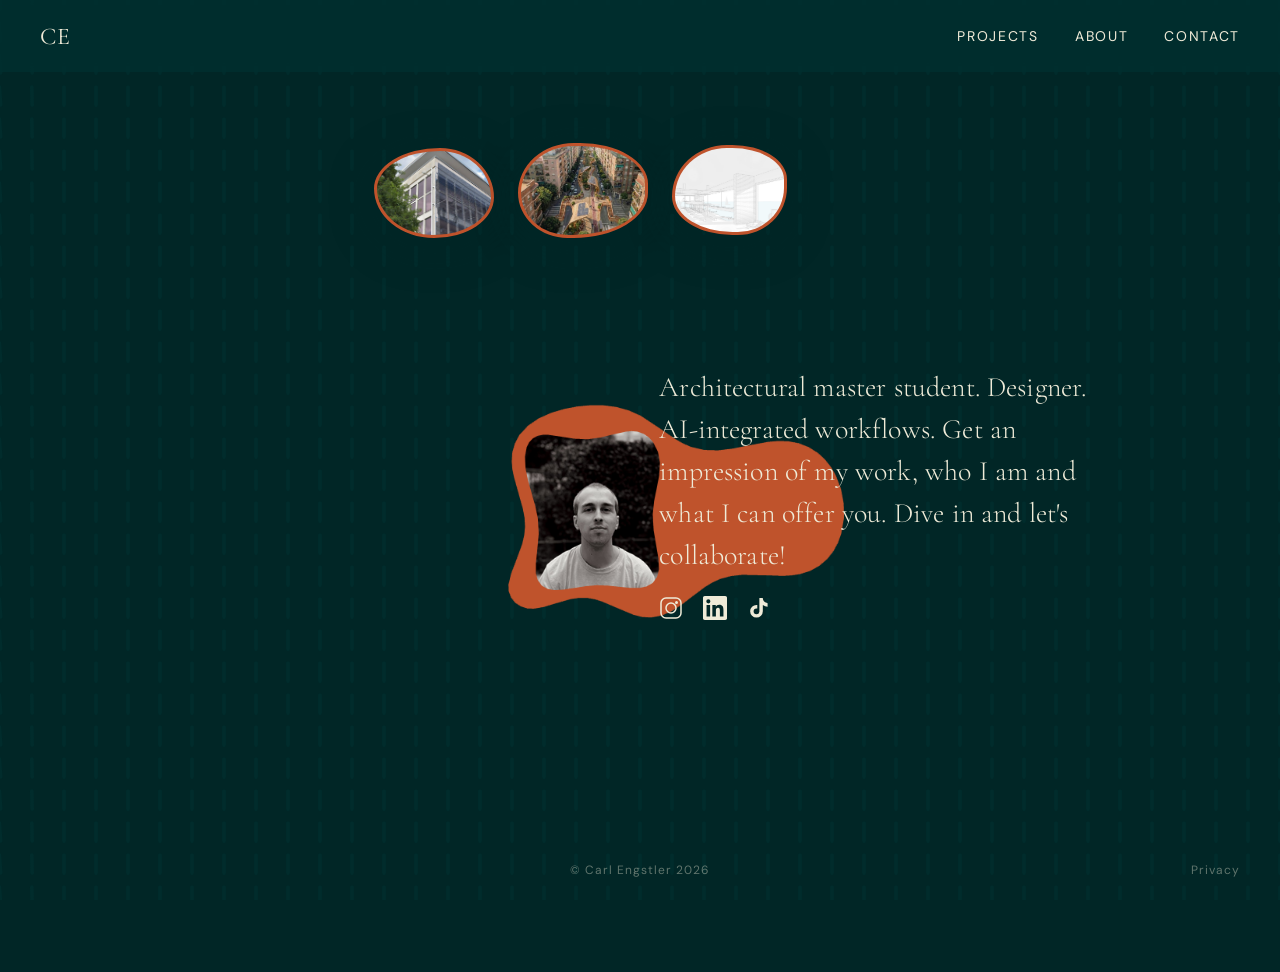
==== commit ec1e930f: "Add files via upload" ====
--- a/index.html
+++ b/index.html
@@ -24,38 +24,6 @@
     </nav>
   </header>
 
-  <!-- SVG clip paths for home page -->
-  <svg width="0" height="0" style="position:absolute">
-    <defs>
-      <!-- Main blob: wide organic shape, wider on right -->
-      <clipPath id="bubbleAClip" clipPathUnits="objectBoundingBox">
-        <path d="
-          M 0.08 0.22
-          C 0.06 0.08, 0.22 0.00, 0.38 0.05
-          C 0.50 0.09, 0.56 0.02, 0.68 0.05
-          C 0.82 0.08, 0.94 0.20, 0.99 0.36
-          C 1.04 0.52, 0.99 0.70, 0.92 0.80
-          C 0.85 0.90, 0.72 0.98, 0.56 0.98
-          C 0.40 0.98, 0.26 0.94, 0.16 0.86
-          C 0.06 0.78, -0.01 0.62, 0.00 0.46
-          C 0.01 0.34, 0.04 0.28, 0.08 0.22
-          Z" />
-      </clipPath>
-      <!-- Photo cloud: organic rounded rectangle -->
-      <clipPath id="photoClip" clipPathUnits="objectBoundingBox">
-        <path d="
-          M 0.12 0.08
-          C 0.30 -0.04, 0.70 -0.04, 0.88 0.08
-          C 1.02 0.20, 1.04 0.42, 1.00 0.60
-          C 0.96 0.78, 0.90 0.94, 0.78 1.00
-          C 0.62 1.06, 0.38 1.06, 0.22 1.00
-          C 0.08 0.92, 0.00 0.76, 0.00 0.58
-          C 0.00 0.38, -0.02 0.18, 0.12 0.08
-          Z" />
-      </clipPath>
-    </defs>
-  </svg>
-
   <!-- Main Content -->
   <main class="page-content">
     <section class="home-hero">
@@ -72,13 +40,11 @@
         </a>
       </div>
 
-      <!-- Main Bubble A — horizontal: photo left, text+socials right -->
+      <!-- Main Bubble A — PNG blob with text overlay -->
       <div class="bubble bubble-a">
-        <div class="home-photo">
-          <img src="assets/images/carl.jpg" alt="Carl Engstler portrait">
-        </div>
+        <img src="assets/images/Bubble_a_png.png" alt="Carl Engstler portrait" class="bubble-a-img">
         <div class="home-content">
-          <p class="home-tagline">Architectural master student. Designer. AI-integrated workflows. Get an impression of my work, who I am and what I can offer you. Dive in and lets collaborate!</p>
+          <p class="home-tagline">Architectural master student. Designer. AI-integrated workflows. Get an impression of my work, who I am and what I can offer you. Dive in and let's collaborate!</p>
           <div class="social-links">
             <a href="https://www.instagram.com/carlengstler/" target="_blank" rel="noopener" aria-label="Instagram">
               <svg xmlns="http://www.w3.org/2000/svg" width="24" height="24" viewBox="0 0 24 24" fill="none" stroke="currentColor" stroke-width="1.5" stroke-linecap="round" stroke-linejoin="round"><rect x="2" y="2" width="20" height="20" rx="5" ry="5"/><circle cx="12" cy="12" r="5"/><circle cx="17.5" cy="6.5" r="1.5" fill="currentColor" stroke="none"/></svg>
--- a/style.css
+++ b/style.css
@@ -92,6 +92,11 @@
   font-weight: 400;
   letter-spacing: 0em;
   color: var(--warm-white);
+}
+
+/* --- Accent color utility --- */
+.accent-orange {
+  color: var(--burnt-orange);
 }
 
 /* --- Page Load Animation --- */
@@ -286,47 +291,45 @@
   animation-direction: alternate;
 }
 
-/* --- Main Bubble A: horizontal layout (photo left, text right) --- */
+/* --- Main Bubble A: PNG blob with text overlay --- */
 .bubble-a {
-  display: flex;
-  flex-direction: row;
-  align-items: center;
-  padding: 60px 80px 60px 60px;
-  gap: 36px;
-  clip-path: url(#bubbleAClip);
-  width: clamp(520px, 48vw, 720px);
-  min-height: 380px;
+  position: relative;
+  background: transparent;
+  box-shadow: none;
+  display: inline-block;
+  margin-left: 3%;
   animation-name: floatA;
   animation-duration: 7s;
   animation-delay: 0s;
   z-index: 2;
 }
 
-.bubble-a .home-photo {
-  flex-shrink: 0;
-}
-
-.bubble-a .home-photo img {
-  width: 190px;
-  height: 240px;
-  object-fit: cover;
-  clip-path: url(#photoClip);
-}
-
-.home-content {
+.bubble-a-img {
+  width: 85vw;
+  max-width: 1400px;
+  min-width: 800px;
+  height: auto;
+  display: block;
+}
+
+.bubble-a .home-content {
+  position: absolute;
+  top: 50%;
+  right: 10%;
+  transform: translateY(-50%);
+  width: 40%;
   display: flex;
   flex-direction: column;
-  gap: 16px;
+  gap: 20px;
 }
 
 .bubble-a .home-tagline {
   font-family: 'Cormorant Garamond', serif;
-  font-size: 22px;
+  font-size: 28px;
   font-weight: 300;
   color: var(--warm-white);
   line-height: 1.5;
   text-align: left;
-  max-width: 300px;
 }
 
 .bubble-a:hover {
@@ -339,8 +342,8 @@
   justify-content: center;
   gap: 24px;
   z-index: 3;
-  margin-bottom: -40px;
-  transform: translateX(-50px);
+  margin-bottom: -20px;
+  transform: translateX(-60px);
 }
 
 /* --- Project Preview Bubbles B, C, D --- */
@@ -402,7 +405,7 @@
 /* --- Float keyframes --- */
 @keyframes floatA {
   from { transform: translateY(0); }
-  to { transform: translateY(-40px); }
+  to { transform: translateY(-30px); }
 }
 
 @keyframes floatB {
@@ -445,9 +448,7 @@
   position: relative;
   display: flex;
   flex-direction: column;
-  background: var(--deep-green);
-  border: 2px solid #013030;
-  border-radius: 12px;
+  background: transparent;
 }
 
 .scroll-wheels {
@@ -612,9 +613,7 @@
   scrollbar-width: none;
   -ms-overflow-style: none;
   padding: 20px 40px 40px;
-  background: var(--deep-green);
-  border: 2px solid #013030;
-  border-radius: 12px;
+  background: transparent;
 }
 
 .projects-right::-webkit-scrollbar {
@@ -999,9 +998,8 @@
   .home-tagline { font-size: 24px; }
   .project-card h3 { font-size: 24px; }
 
-  .bubble-a .home-tagline { font-size: 20px; max-width: 260px; }
-  .bubble-a { padding: 50px 60px 50px 50px; gap: 28px; min-height: 340px; }
-  .bubble-a .home-photo img { width: 160px; height: 200px; }
+  .bubble-a .home-tagline { font-size: 24px; }
+  .bubble-a-img { width: 80vw; min-width: 600px; }
 
   .bubble-b { width: 100px; height: 75px; }
   .bubble-c { width: 110px; height: 80px; }
@@ -1033,24 +1031,22 @@
   }
 
   .bubble-a {
-    flex-direction: column;
-    align-items: center;
-    text-align: center;
-    padding: 40px 30px;
-    width: 90vw;
-    max-width: 400px;
-    min-height: auto;
-  }
-
-  .bubble-a .home-photo img {
-    width: 150px;
-    height: 190px;
+    margin-left: 0;
+  }
+
+  .bubble-a-img {
+    width: 95vw;
+    min-width: 350px;
+    max-width: 500px;
+  }
+
+  .bubble-a .home-content {
+    width: 40%;
+    right: 5%;
   }
 
   .bubble-a .home-tagline {
-    font-size: 18px;
-    max-width: 260px;
-    text-align: center;
+    font-size: 14px;
   }
 
   .bubble-cluster {
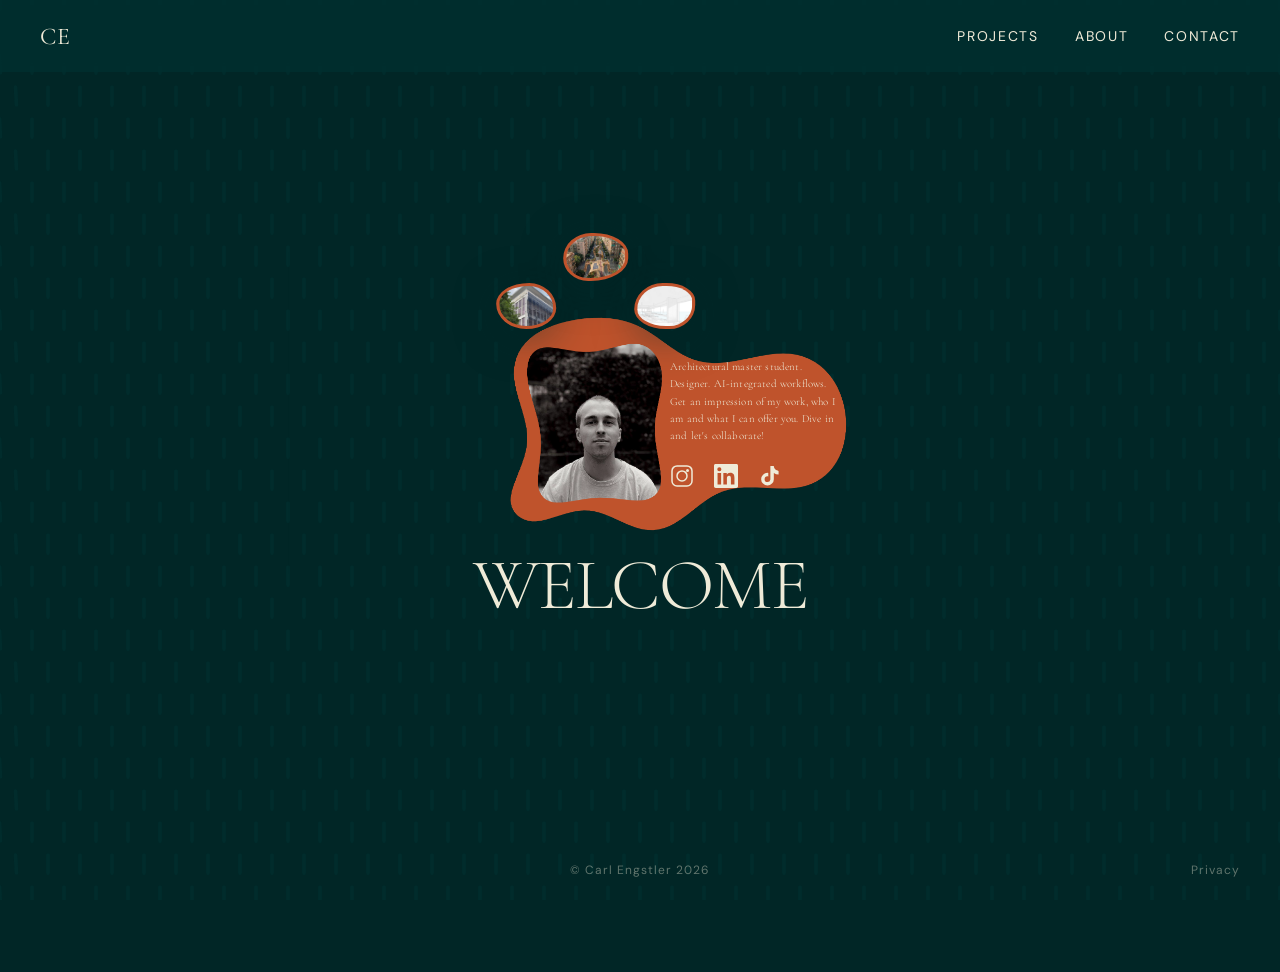
==== commit 01a1c6e3: "Add files via upload" ====
--- a/index.html
+++ b/index.html
@@ -42,7 +42,7 @@
 
       <!-- Main Bubble A — PNG blob with text overlay -->
       <div class="bubble bubble-a">
-        <img src="assets/images/Bubble_a_png.png" alt="Carl Engstler portrait" class="bubble-a-img">
+        <img src="assets/images/Bubble_a_3x.png" alt="Carl Engstler portrait" class="bubble-a-img">
         <div class="home-content">
           <p class="home-tagline">Architectural master student. Designer. AI-integrated workflows. Get an impression of my work, who I am and what I can offer you. Dive in and let's collaborate!</p>
           <div class="social-links">
@@ -58,6 +58,11 @@
           </div>
         </div>
       </div>
+
+      <!-- Welcome text -->
+      <h1 class="welcome-text">
+        <span class="spin-letter">W</span><span class="spin-letter">E</span><span class="spin-letter">L</span><span class="spin-letter">C</span><span class="spin-letter">O</span><span class="spin-letter">M</span><span class="spin-letter">E</span>
+      </h1>
     </section>
   </main>
 
--- a/style.css
+++ b/style.css
@@ -306,29 +306,29 @@
 
 .bubble-a-img {
   width: 85vw;
-  max-width: 1400px;
-  min-width: 800px;
+  min-width: none;
+  max-width: none;
   height: auto;
   display: block;
 }
 
 .bubble-a .home-content {
   position: absolute;
-  top: 50%;
-  right: 10%;
+  top: 53%;
+  right: 33.5%;
   transform: translateY(-50%);
-  width: 40%;
+  width: 15.5%;
   display: flex;
   flex-direction: column;
-  gap: 20px;
+  gap: 1.5vw;
 }
 
 .bubble-a .home-tagline {
   font-family: 'Cormorant Garamond', serif;
-  font-size: 28px;
+  font-size: 0.85vw;
   font-weight: 300;
   color: var(--warm-white);
-  line-height: 1.5;
+  line-height: 1.6;
   text-align: left;
 }
 
@@ -336,14 +336,38 @@
   animation-play-state: paused;
 }
 
+/* --- Welcome Text --- */
+.welcome-text {
+  z-index: 2;
+  margin-top: -11vw;
+}
+
+.spin-letter {
+  display: inline-block;
+  animation: spinLetter 7s ease-out infinite;
+}
+
+.spin-letter:nth-child(2) { animation-delay: 0.07s; }
+.spin-letter:nth-child(3) { animation-delay: 0.14s; }
+.spin-letter:nth-child(4) { animation-delay: 0.21s; }
+.spin-letter:nth-child(5) { animation-delay: 0.28s; }
+.spin-letter:nth-child(6) { animation-delay: 0.35s; }
+.spin-letter:nth-child(7) { animation-delay: 0.42s; }
+
+@keyframes spinLetter {
+  0% { transform: rotateY(0deg); }
+  7% { transform: rotateY(360deg); }
+  100% { transform: rotateY(360deg); }
+}
+
 /* --- Bubble Cluster: sits above main blob --- */
 .bubble-cluster {
   display: flex;
   justify-content: center;
-  gap: 24px;
+  gap: 0.5vw;
   z-index: 3;
-  margin-bottom: -20px;
-  transform: translateX(-60px);
+  margin-bottom: -15.5vw;
+  transform: translateX(calc(-1.5vw - 2vw));
 }
 
 /* --- Project Preview Bubbles B, C, D --- */
@@ -366,8 +390,8 @@
 }
 
 .bubble-b {
-  width: 120px;
-  height: 90px;
+  width: 4.75vw;
+  height: 3.6vw;
   border-radius: 55% 45% 50% 50% / 45% 55% 45% 55%;
   align-self: flex-end;
   animation-name: floatB;
@@ -376,18 +400,19 @@
 }
 
 .bubble-c {
-  width: 130px;
-  height: 95px;
+  width: 5.1vw;
+  height: 3.75vw;
   border-radius: 45% 55% 60% 40% / 55% 45% 50% 50%;
   align-self: flex-start;
+  margin-top: -50px;
   animation-name: floatC;
   animation-duration: 8s;
   animation-delay: 1.6s;
 }
 
 .bubble-d {
-  width: 115px;
-  height: 90px;
+  width: 4.7vw;
+  height: 3.6vw;
   border-radius: 50% 50% 45% 55% / 60% 40% 55% 45%;
   align-self: center;
   animation-name: floatD;
@@ -998,8 +1023,8 @@
   .home-tagline { font-size: 24px; }
   .project-card h3 { font-size: 24px; }
 
-  .bubble-a .home-tagline { font-size: 24px; }
-  .bubble-a-img { width: 80vw; min-width: 600px; }
+  .bubble-a .home-tagline { font-size: 13px; }
+  .bubble-a-img { width: 80vw; min-width: 600px; max-width: none; }
 
   .bubble-b { width: 100px; height: 75px; }
   .bubble-c { width: 110px; height: 80px; }
@@ -1036,8 +1061,8 @@
 
   .bubble-a-img {
     width: 95vw;
-    min-width: 350px;
-    max-width: 500px;
+    min-width: 320px;
+    max-width: none;
   }
 
   .bubble-a .home-content {
@@ -1050,7 +1075,7 @@
   }
 
   .bubble-cluster {
-    transform: translateX(-20px);
+    transform: translateX(-30px);
     gap: 16px;
     margin-bottom: -25px;
   }
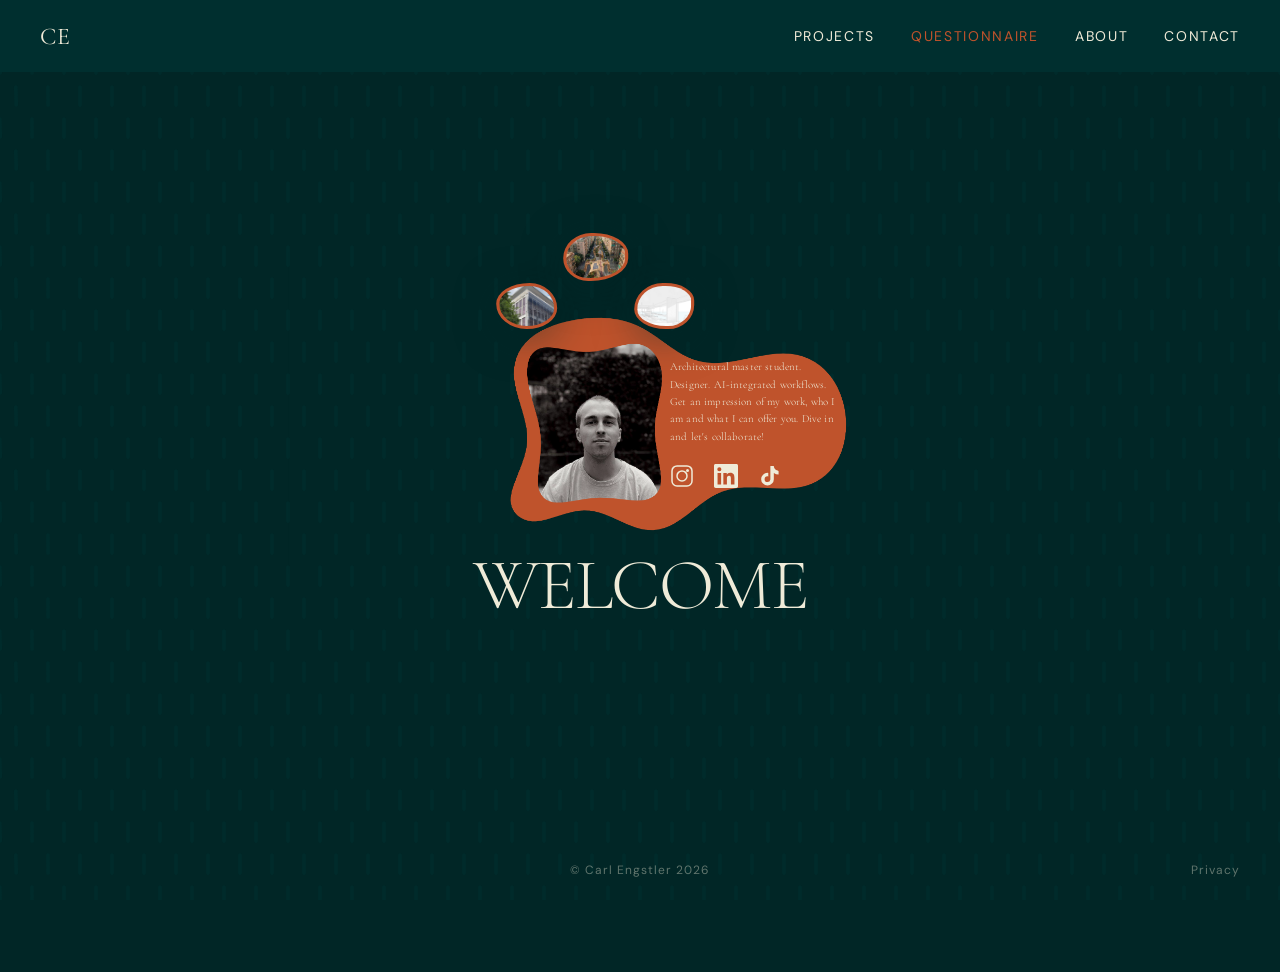
==== commit c6256b2f: "Add files via upload" ====
--- a/index.html
+++ b/index.html
@@ -19,6 +19,7 @@
     <a href="index.html" class="header-home">CE</a>
     <nav class="header-nav">
       <a href="projects.html">Projects</a>
+      <button id="questionnaire-btn" class="nav-questionnaire-btn">Questionnaire</button>
       <a href="about.html">About</a>
       <a href="contact.html">Contact</a>
     </nav>
--- a/style.css
+++ b/style.css
@@ -129,9 +129,8 @@
   align-items: center;
   justify-content: space-between;
   padding: 0 40px;
-  background: rgba(1, 48, 48, 0.85);
-  backdrop-filter: blur(8px);
-  -webkit-backdrop-filter: blur(8px);
+  /* FIX 4: replaced backdrop-filter blur with slightly more opaque background */
+  background: rgba(1, 48, 48, 0.95);
   transition: background 300ms var(--ease-default);
 }
 
@@ -289,6 +288,7 @@
   animation-timing-function: ease-in-out;
   animation-iteration-count: infinite;
   animation-direction: alternate;
+  will-change: transform; /* FIX 5: GPU-promote animated elements */
 }
 
 /* --- Main Bubble A: PNG blob with text overlay --- */
@@ -345,6 +345,7 @@
 .spin-letter {
   display: inline-block;
   animation: spinLetter 7s ease-out infinite;
+  will-change: transform; /* FIX 5: GPU-promote animated elements */
 }
 
 .spin-letter:nth-child(2) { animation-delay: 0.07s; }
@@ -1156,3 +1157,199 @@
     padding-top: 40px;
   }
 }
+
+/* ========================================
+   QUESTIONNAIRE
+   ======================================== */
+
+/* Nav button */
+.nav-questionnaire-btn {
+  font-family: 'DM Sans', sans-serif;
+  font-size: 14px;
+  font-weight: 400;
+  letter-spacing: 0.12em;
+  text-transform: uppercase;
+  color: var(--burnt-orange);
+  background: none;
+  border: none;
+  cursor: pointer;
+  padding: 0;
+  transition: opacity 300ms var(--ease-default);
+}
+
+.nav-questionnaire-btn:hover {
+  opacity: 0.75;
+}
+
+/* Modal overlay */
+.questionnaire-overlay {
+  position: fixed;
+  top: 0;
+  left: 0;
+  width: 100%;
+  height: 100%;
+  background: rgba(0, 0, 0, 0.6);
+  z-index: 10000;
+  display: flex;
+  align-items: center;
+  justify-content: center;
+  opacity: 0;
+  transition: opacity 400ms var(--ease-default);
+  pointer-events: none;
+}
+
+.questionnaire-overlay.open {
+  opacity: 1;
+  pointer-events: auto;
+}
+
+/* Modal box */
+.questionnaire-modal {
+  background: var(--deep-green);
+  border: 1px solid rgba(239, 235, 216, 0.2);
+  max-width: 580px;
+  width: 90%;
+  max-height: 85vh;
+  overflow-y: auto;
+  padding: 40px 36px;
+  position: relative;
+  transform: translateY(20px);
+  transition: transform 400ms var(--ease-reveal);
+}
+
+.questionnaire-overlay.open .questionnaire-modal {
+  transform: translateY(0);
+}
+
+.questionnaire-modal h2 {
+  font-family: 'Cormorant Garamond', serif;
+  font-size: 36px;
+  font-weight: 300;
+  color: var(--warm-white);
+  margin-bottom: 32px;
+  letter-spacing: -0.01em;
+}
+
+/* Close button */
+.questionnaire-close {
+  position: absolute;
+  top: 16px;
+  right: 20px;
+  background: none;
+  border: none;
+  color: var(--warm-white);
+  font-size: 28px;
+  cursor: pointer;
+  line-height: 1;
+  transition: color 200ms var(--ease-default);
+}
+
+.questionnaire-close:hover {
+  color: var(--burnt-orange);
+}
+
+/* Question block */
+.q-block {
+  margin-bottom: 28px;
+}
+
+.q-block p {
+  font-family: 'DM Sans', sans-serif;
+  font-size: 15px;
+  font-weight: 400;
+  color: var(--warm-white);
+  margin-bottom: 12px;
+  line-height: 1.5;
+}
+
+/* Rating buttons row */
+.q-ratings {
+  display: flex;
+  gap: 10px;
+}
+
+.q-rating-btn {
+  width: 42px;
+  height: 42px;
+  border: 1px solid var(--warm-white);
+  background: transparent;
+  color: var(--warm-white);
+  font-family: 'DM Sans', sans-serif;
+  font-size: 16px;
+  font-weight: 500;
+  cursor: pointer;
+  transition: background 200ms var(--ease-default), color 200ms var(--ease-default), border-color 200ms var(--ease-default);
+}
+
+.q-rating-btn:hover {
+  border-color: var(--burnt-orange);
+  color: var(--burnt-orange);
+}
+
+.q-rating-btn.selected {
+  background: var(--burnt-orange);
+  border-color: var(--burnt-orange);
+  color: var(--warm-white);
+}
+
+/* Open text field */
+.q-textarea {
+  width: 100%;
+  min-height: 100px;
+  background: transparent;
+  border: 1px solid rgba(239, 235, 216, 0.3);
+  border-radius: 0;
+  padding: 14px 16px;
+  color: var(--warm-white);
+  font-family: 'DM Sans', sans-serif;
+  font-size: 15px;
+  font-weight: 300;
+  resize: vertical;
+  transition: border-color 250ms var(--ease-default);
+}
+
+.q-textarea::placeholder {
+  color: rgba(239, 235, 216, 0.4);
+}
+
+.q-textarea:focus {
+  outline: none;
+  border-color: var(--burnt-orange);
+}
+
+/* Send button */
+.q-send-btn {
+  display: block;
+  width: 100%;
+  padding: 14px;
+  margin-top: 8px;
+  background: var(--warm-white);
+  border: none;
+  color: var(--deep-green);
+  font-family: 'DM Sans', sans-serif;
+  font-size: 14px;
+  font-weight: 500;
+  letter-spacing: 0.1em;
+  text-transform: uppercase;
+  cursor: pointer;
+  transition: opacity 250ms var(--ease-default);
+}
+
+.q-send-btn:hover {
+  opacity: 0.85;
+}
+
+.q-send-btn:disabled {
+  opacity: 0.4;
+  cursor: not-allowed;
+}
+
+/* Already submitted message */
+.q-submitted-msg {
+  font-family: 'DM Sans', sans-serif;
+  font-size: 15px;
+  color: var(--warm-white);
+  text-align: center;
+  padding: 40px 0;
+  line-height: 1.6;
+}
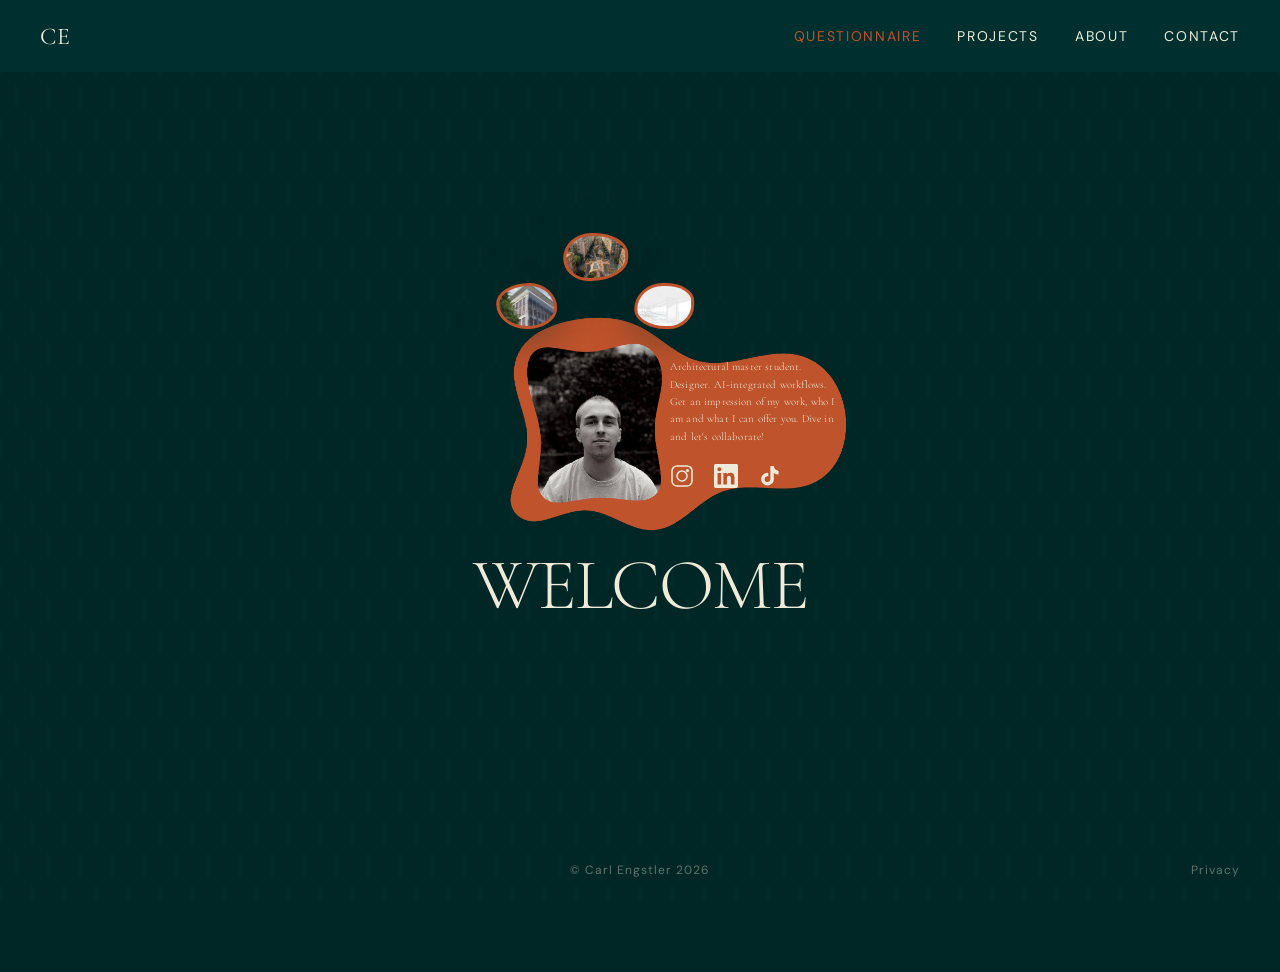
==== commit ae595fb6: "Add files via upload" ====
--- a/index.html
+++ b/index.html
@@ -18,8 +18,8 @@
   <header class="site-header">
     <a href="index.html" class="header-home">CE</a>
     <nav class="header-nav">
+      <button id="questionnaire-btn" class="nav-questionnaire-btn">Questionnaire</button>
       <a href="projects.html">Projects</a>
-      <button id="questionnaire-btn" class="nav-questionnaire-btn">Questionnaire</button>
       <a href="about.html">About</a>
       <a href="contact.html">Contact</a>
     </nav>
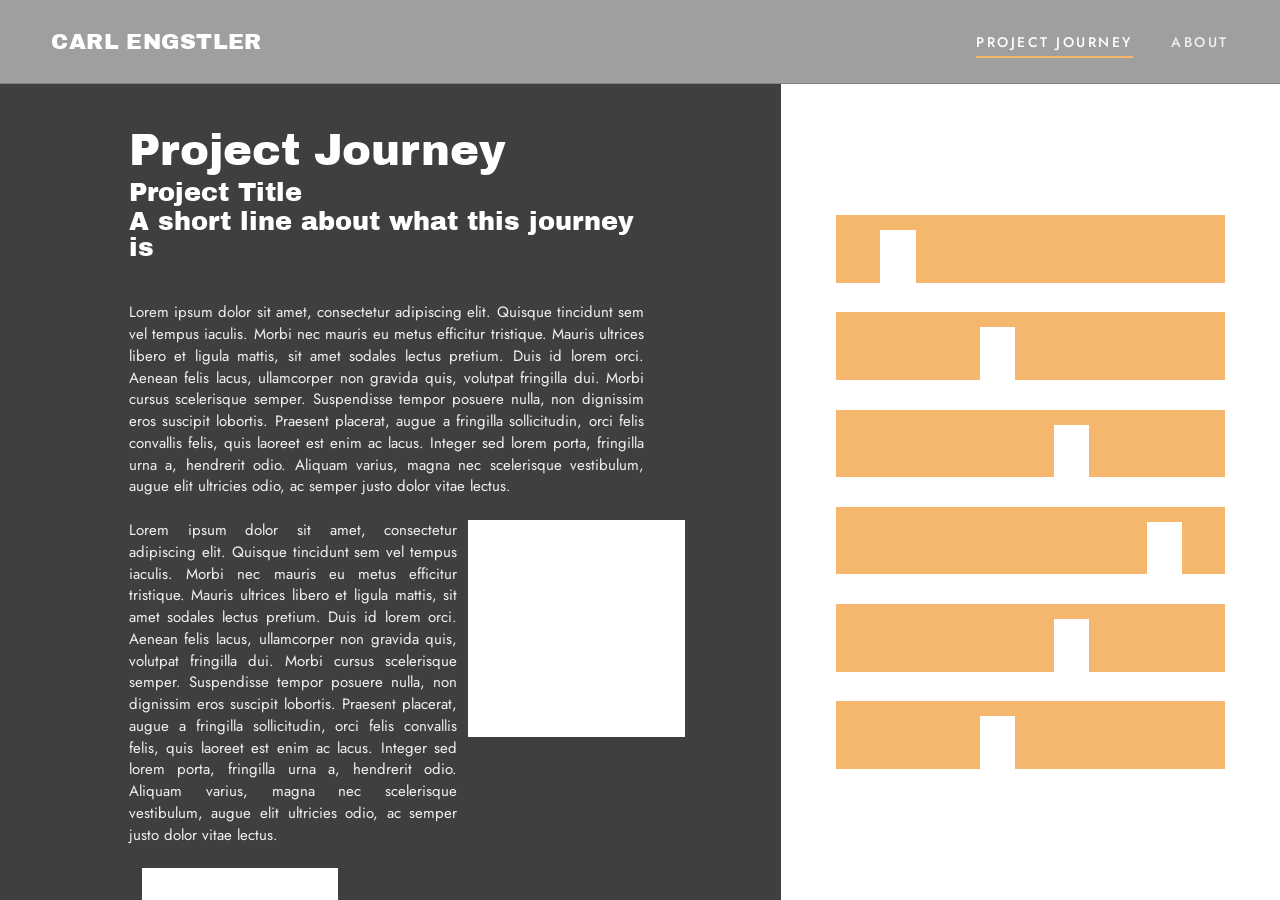
==== commit 49ff506a: "Add project journey page Single page with a scrolling text/image column on the left and clickable st" ====
--- a/index.html
+++ b/index.html
@@ -1,78 +1,35 @@
-<!DOCTYPE html>
+<!doctype html>
 <html lang="en">
 <head>
-  <meta charset="UTF-8">
-  <meta name="viewport" content="width=device-width, initial-scale=1.0">
-  <title>Carl Engstler — Architectural Portfolio</title>
+  <meta charset="utf-8">
+  <meta name="viewport" content="width=device-width, initial-scale=1">
+  <title>Project Journey – Carl Engstler</title>
+  <meta name="description" content="Project journey: step by step through the project.">
   <link rel="preconnect" href="https://fonts.googleapis.com">
   <link rel="preconnect" href="https://fonts.gstatic.com" crossorigin>
-  <link href="https://fonts.googleapis.com/css2?family=Cormorant+Garamond:wght@300;400;500&family=DM+Sans:wght@300;400;500&display=swap" rel="stylesheet">
+  <link href="https://fonts.googleapis.com/css2?family=Archivo+Black&family=Jost:wght@300;400;500&display=swap" rel="stylesheet">
   <link rel="stylesheet" href="style.css">
 </head>
 <body>
 
-  <!-- Stick Grid Background -->
-  <canvas id="stickGrid" class="stick-grid-bg"></canvas>
-
-  <!-- Header -->
   <header class="site-header">
-    <a href="index.html" class="header-home">CE</a>
-    <nav class="header-nav">
-      <button id="questionnaire-btn" class="nav-questionnaire-btn">Questionnaire</button>
-      <a href="projects.html">Projects</a>
-      <a href="about.html">About</a>
-      <a href="contact.html">Contact</a>
+    <a class="brand" href="./">Carl Engstler</a>
+    <nav class="site-nav" aria-label="Main">
+      <a href="./" aria-current="page">Project Journey</a>
+      <a href="#" title="Coming soon">About</a>
     </nav>
   </header>
 
-  <!-- Main Content -->
-  <main class="page-content">
-    <section class="home-hero">
-      <!-- Project Preview Bubbles — above main blob -->
-      <div class="bubble-cluster">
-        <a href="projects.html?project=1" class="bubble bubble-b" aria-label="Project 1">
-          <img src="" alt="Project preview" class="bubble-thumb">
-        </a>
-        <a href="projects.html?project=2" class="bubble bubble-c" aria-label="Project 2">
-          <img src="" alt="Project preview" class="bubble-thumb">
-        </a>
-        <a href="projects.html?project=3" class="bubble bubble-d" aria-label="Project 3">
-          <img src="" alt="Project preview" class="bubble-thumb">
-        </a>
-      </div>
+  <main class="journey">
+    <!-- Left: text + images for the selected step (filled by script.js) -->
+    <section class="content" id="content" aria-live="polite" tabindex="-1"></section>
 
-      <!-- Main Bubble A — PNG blob with text overlay -->
-      <div class="bubble bubble-a">
-        <img src="assets/images/Bubble_a_3x.png" alt="Carl Engstler portrait" class="bubble-a-img">
-        <div class="home-content">
-          <p class="home-tagline">Architectural master student. Designer. AI-integrated workflows. Get an impression of my work, who I am and what I can offer you. Dive in and let's collaborate!</p>
-          <div class="social-links">
-            <a href="https://www.instagram.com/carlengstler/" target="_blank" rel="noopener" aria-label="Instagram">
-              <svg xmlns="http://www.w3.org/2000/svg" width="24" height="24" viewBox="0 0 24 24" fill="none" stroke="currentColor" stroke-width="1.5" stroke-linecap="round" stroke-linejoin="round"><rect x="2" y="2" width="20" height="20" rx="5" ry="5"/><circle cx="12" cy="12" r="5"/><circle cx="17.5" cy="6.5" r="1.5" fill="currentColor" stroke="none"/></svg>
-            </a>
-            <a href="https://www.linkedin.com/in/carl-engstler-890099235/" target="_blank" rel="noopener" aria-label="LinkedIn">
-              <svg xmlns="http://www.w3.org/2000/svg" width="24" height="24" viewBox="0 0 24 24" fill="currentColor"><path d="M20.447 20.452h-3.554v-5.569c0-1.328-.027-3.037-1.852-3.037-1.853 0-2.136 1.445-2.136 2.939v5.667H9.351V9h3.414v1.561h.046c.477-.9 1.637-1.85 3.37-1.85 3.601 0 4.267 2.37 4.267 5.455v6.286zM5.337 7.433a2.062 2.062 0 01-2.063-2.065 2.064 2.064 0 112.063 2.065zm1.782 13.019H3.555V9h3.564v11.452zM22.225 0H1.771C.792 0 0 .774 0 1.729v20.542C0 23.227.792 24 1.771 24h20.451C23.2 24 24 23.227 24 22.271V1.729C24 .774 23.2 0 22.222 0h.003z"/></svg>
-            </a>
-            <a href="https://www.tiktok.com/@carl.eng" target="_blank" rel="noopener" aria-label="TikTok">
-              <svg xmlns="http://www.w3.org/2000/svg" width="24" height="24" viewBox="0 0 24 24" fill="currentColor"><path d="M19.59 6.69a4.83 4.83 0 01-3.77-4.25V2h-3.45v13.67a2.89 2.89 0 01-2.88 2.5 2.89 2.89 0 01-2.89-2.89 2.89 2.89 0 012.89-2.89c.28 0 .54.04.79.1v-3.5a6.37 6.37 0 00-.79-.05A6.34 6.34 0 003.15 15.2a6.34 6.34 0 006.34 6.34 6.34 6.34 0 006.34-6.34V9.11a8.16 8.16 0 004.76 1.52v-3.4a4.85 4.85 0 01-1-.54z"/></svg>
-            </a>
-          </div>
-        </div>
-      </div>
-
-      <!-- Welcome text -->
-      <h1 class="welcome-text">
-        <span class="spin-letter">W</span><span class="spin-letter">E</span><span class="spin-letter">L</span><span class="spin-letter">C</span><span class="spin-letter">O</span><span class="spin-letter">M</span><span class="spin-letter">E</span>
-      </h1>
-    </section>
+    <!-- Right: one bar per step, step 1 at the bottom (filled by script.js) -->
+    <nav class="steps-panel" aria-label="Project steps">
+      <ol class="bars" id="bars"></ol>
+    </nav>
   </main>
 
-  <!-- Footer -->
-  <footer class="site-footer">
-    <span class="footer-copy">&copy; Carl Engstler 2026</span>
-    <a href="privacy.html" class="footer-privacy">Privacy</a>
-  </footer>
-
-  <script src="main.js"></script>
+  <script src="script.js"></script>
 </body>
 </html>
--- a/style.css
+++ b/style.css
@@ -1,1355 +1,330 @@
-/* ========================================
-   Carl Engstler Portfolio — style.css
-   ======================================== */
-
-/* --- CSS Variables --- */
+/* ---------------------------------------------------------------------------
+   Theme
+   ------------------------------------------------------------------------- */
 :root {
-  --deep-green: #012626;
-  --burnt-orange: #BF532C;
-  --blush-beige: #F2AD94;
-  --deep-red: #731702;
-  --near-black: #0D0D0D;
-  --warm-white: #EFEBD8;
-
-  --ease-default: cubic-bezier(0.25, 0.1, 0.25, 1.0);
-  --ease-reveal: cubic-bezier(0.16, 1, 0.3, 1);
-
-  --header-height: 72px;
-  --footer-height: 60px;
-}
-
-/* --- Reset & Base --- */
-*, *::before, *::after {
-  margin: 0;
-  padding: 0;
-  box-sizing: border-box;
-}
-
-html {
-  scroll-behavior: smooth;
-  height: 100%;
-}
+  --c-header: #9f9f9f;
+  --c-panel: #3f3f3f;
+  --c-orange: #f4b76d;
+  --c-bar: #f4b76d;
+  --c-bar-hover: #eea552;
+  --c-bar-off: #f4b76d;
+  --c-bar-light: #f8dab8;
+  --c-white: #ffffff;
+  --c-text: #f1f1f1;
+  --c-muted: #bdbdbd;
+
+  --f-head: "Archivo Black", "Arial Black", sans-serif;
+  --f-body: "Jost", "Futura", "Century Gothic", sans-serif;
+
+  --header-h: 84px;
+  --split: 61%;
+}
+
+*,
+*::before,
+*::after { box-sizing: border-box; }
+
+html, body { margin: 0; height: 100%; }
 
 body {
-  font-family: 'DM Sans', sans-serif;
-  font-weight: 300;
-  font-size: 16px;
-  letter-spacing: 0.01em;
-  color: var(--warm-white);
-  background-color: var(--deep-green);
-  min-height: 100vh;
-  height: 100vh;
+  background: var(--c-panel);
+  color: var(--c-text);
+  font-family: var(--f-body);
+  font-weight: 400;
+  -webkit-font-smoothing: antialiased;
+  display: grid;
+  grid-template-rows: var(--header-h) 1fr;
   overflow: hidden;
-  -webkit-font-smoothing: antialiased;
-  -moz-osx-font-smoothing: grayscale;
-}
-
-img {
-  display: block;
-  max-width: 100%;
-}
-
-a {
-  color: inherit;
-  text-decoration: none;
-}
-
-ul, ol {
-  list-style: none;
-}
-
-/* --- Stick Grid Background --- */
-.stick-grid-bg {
-  position: fixed;
-  top: 0;
-  left: 0;
-  width: 100%;
-  height: 100%;
-  z-index: 0;
-  pointer-events: none;
-}
-
-/* --- Typography --- */
-h1 {
-  font-family: 'Cormorant Garamond', serif;
-  font-size: 72px;
-  font-weight: 300;
-  letter-spacing: -0.02em;
-  color: var(--warm-white);
-}
-
-h2 {
-  font-family: 'Cormorant Garamond', serif;
-  font-size: 48px;
-  font-weight: 400;
-  letter-spacing: -0.01em;
-  color: var(--warm-white);
-}
-
-h3 {
-  font-family: 'Cormorant Garamond', serif;
-  font-size: 28px;
-  font-weight: 400;
-  letter-spacing: 0em;
-  color: var(--warm-white);
-}
-
-/* --- Accent color utility --- */
-.accent-orange {
-  color: var(--burnt-orange);
-}
-
-/* --- Page Load Animation --- */
-.page-content {
-  opacity: 0;
-  transform: translateY(12px);
-  animation: fadeInPage 700ms var(--ease-reveal) forwards;
-  position: relative;
-  z-index: 1;
-}
-
-@keyframes fadeInPage {
-  to {
-    opacity: 1;
-    transform: translateY(0);
-  }
-}
-
-/* ========================================
-   HEADER
-   ======================================== */
+}
+
+button { font: inherit; color: inherit; }
+
+/* ---------------------------------------------------------------------------
+   Header
+   ------------------------------------------------------------------------- */
 .site-header {
-  position: fixed;
-  top: 0;
-  left: 0;
-  width: 100%;
-  height: var(--header-height);
-  z-index: 1000;
   display: flex;
   align-items: center;
   justify-content: space-between;
-  padding: 0 40px;
-  /* FIX 4: replaced backdrop-filter blur with slightly more opaque background */
-  background: rgba(1, 48, 48, 0.95);
-  transition: background 300ms var(--ease-default);
-}
-
-.site-header.scrolled {
-  background: rgba(1, 48, 48, 0.97);
-}
-
-.header-home {
-  display: flex;
-  align-items: center;
-  font-family: 'Cormorant Garamond', serif;
-  font-size: 24px;
+  gap: 24px;
+  padding: 0 clamp(16px, 4vw, 56px);
+  background: var(--c-header);
+  border-bottom: 1px solid rgba(0, 0, 0, 0.18);
+}
+
+.brand {
+  font-family: var(--f-head);
+  font-size: 22px;
+  letter-spacing: 0.02em;
+  text-transform: uppercase;
+  color: var(--c-white);
+  text-decoration: none;
+}
+
+.site-nav { display: flex; gap: clamp(18px, 3vw, 44px); }
+
+.site-nav a {
+  position: relative;
+  font-size: 14px;
+  font-weight: 500;
+  letter-spacing: 0.18em;
+  text-transform: uppercase;
+  color: var(--c-white);
+  text-decoration: none;
+  padding: 6px 0;
+  opacity: 0.85;
+  transition: opacity 0.2s;
+}
+
+.site-nav a:hover,
+.site-nav a[aria-current="page"] { opacity: 1; }
+
+.site-nav a::after {
+  content: "";
+  position: absolute;
+  left: 0; right: 0; bottom: 0;
+  height: 2px;
+  background: var(--c-orange);
+  transform: scaleX(0);
+  transform-origin: left;
+  transition: transform 0.25s ease;
+}
+
+.site-nav a:hover::after,
+.site-nav a[aria-current="page"]::after { transform: scaleX(1); }
+
+/* ---------------------------------------------------------------------------
+   Split layout
+   ------------------------------------------------------------------------- */
+.journey {
+  display: grid;
+  grid-template-columns: var(--split) 1fr;
+  min-height: 0;
+}
+
+/* ---------------------------------------------------------------------------
+   Left: content
+   ------------------------------------------------------------------------- */
+.content {
+  overflow-y: auto;
+  padding: 44px 0 72px;
+  outline: none;
+  scrollbar-width: thin;
+  scrollbar-color: var(--c-white) #5a5a5a;
+}
+
+.content::-webkit-scrollbar { width: 8px; }
+.content::-webkit-scrollbar-track { background: #5a5a5a; }
+.content::-webkit-scrollbar-thumb { background: var(--c-white); }
+
+.page {
+  width: 66%;
+  max-width: 820px;
+  margin-left: 16.5%;
+  transition: opacity 0.18s ease, transform 0.18s ease;
+}
+
+.content.is-switching .page { opacity: 0; transform: translateY(6px); }
+
+.page-head { margin-bottom: 40px; }
+
+.page-kicker,
+.page-title,
+.page-subtitle {
+  margin: 0;
+  font-family: var(--f-head);
   font-weight: 400;
-  letter-spacing: 0.05em;
-  color: var(--warm-white);
-  transition: color 300ms var(--ease-default);
-}
-
-.header-home:hover {
-  color: var(--burnt-orange);
-}
-
-.header-nav {
-  display: flex;
-  gap: 36px;
-}
-
-.header-nav a {
-  font-family: 'DM Sans', sans-serif;
-  font-size: 14px;
-  font-weight: 400;
-  letter-spacing: 0.12em;
-  text-transform: uppercase;
-  color: var(--warm-white);
-  position: relative;
-  transition: color 300ms var(--ease-default);
-}
-
-.header-nav a::after {
-  content: '';
-  position: absolute;
-  bottom: -4px;
-  left: 0;
-  width: 0;
-  height: 1px;
-  background: var(--burnt-orange);
-  transition: width 300ms var(--ease-default);
-}
-
-.header-nav a:hover {
-  color: var(--burnt-orange);
-}
-
-.header-nav a:hover::after {
-  width: 100%;
-}
-
-.header-nav a.active {
-  color: var(--burnt-orange);
-}
-
-.header-nav a.active::after {
-  width: 100%;
-}
-
-/* ========================================
-   FOOTER
-   ======================================== */
-.site-footer {
-  width: 100%;
-  height: var(--footer-height);
+  line-height: 1.05;
+  color: var(--c-white);
+}
+
+.page-kicker,
+.page-title { font-size: clamp(30px, 3.4vw, 54px); }
+.page-kicker { text-transform: uppercase; }
+.page-subtitle { font-size: clamp(19px, 2vw, 32px); margin-top: 6px; }
+
+/* overview: "Project Journey" in title case, title as large as the subtitle */
+.page--overview .page-kicker { text-transform: none; }
+.page--overview .page-title { font-size: clamp(19px, 2vw, 32px); margin-top: 6px; }
+.page--overview .page-subtitle { margin-top: 2px; }
+
+.block,
+.block p {
+  margin: 0;
+  font-size: clamp(15px, 1.12vw, 18px);
+  line-height: 1.45;
+  text-align: justify;
+  hyphens: auto;
+}
+
+.block + .block { margin-top: 22px; }
+
+/* text left, image right (image reaches slightly past the column) */
+.block--text-image {
+  display: grid;
+  grid-template-columns: 1fr 39%;
+  gap: 2%;
+  margin-right: -8%;
+  align-items: start;
+}
+
+/* image left, text right, aligned to the bottom */
+.block--image-text {
+  display: grid;
+  grid-template-columns: 39% 1fr;
+  gap: 3%;
+  align-items: end;
+  padding-left: 2.5%;
+}
+
+.img-slot {
+  margin: 0;
+  background: var(--c-white);
+  aspect-ratio: 1 / 1;
+  overflow: hidden;
+}
+
+.block--image-text .img-slot { aspect-ratio: 3 / 2; }
+
+.img-slot img { width: 100%; height: 100%; object-fit: cover; display: block; }
+
+.page-hint {
+  margin: 44px 0 0;
+  padding-top: 18px;
+  border-top: 1px solid #5c5c5c;
+  font-size: 13px;
+  font-weight: 500;
+  letter-spacing: 0.16em;
+  text-transform: uppercase;
+  color: var(--c-orange);
+}
+
+.back-link {
+  margin-top: 44px;
+  padding: 0;
+  background: none;
+  border: 0;
+  font-size: 13px;
+  font-weight: 500;
+  letter-spacing: 0.16em;
+  text-transform: uppercase;
+  color: var(--c-muted);
+  cursor: pointer;
+  transition: color 0.2s;
+}
+
+.back-link:hover { color: var(--c-orange); }
+
+/* ---------------------------------------------------------------------------
+   Right: step bars
+   ------------------------------------------------------------------------- */
+.steps-panel {
   display: flex;
   align-items: center;
   justify-content: center;
+  overflow-y: auto;
+  padding: clamp(16px, 5vh, 48px) 11%;
+  background: var(--c-white);
+  scrollbar-width: none;
+}
+
+.bars {
+  /* step 1 is first in the markup but sits at the bottom */
+  display: flex;
+  flex-direction: column-reverse;
+  gap: clamp(14px, 3.3vh, 30px);
+  width: 100%;
+  margin: auto 0;
+  padding: 0;
+  list-style: none;
+}
+
+.bar {
   position: relative;
-  padding: 0 40px;
-  z-index: 1;
-  flex-shrink: 0;
-}
-
-.footer-copy {
-  font-family: 'DM Sans', sans-serif;
-  font-size: 12px;
-  font-weight: 400;
-  letter-spacing: 0.08em;
-  color: rgba(239, 235, 216, 0.4);
-}
-
-.footer-privacy {
-  position: absolute;
-  right: 40px;
-  font-family: 'DM Sans', sans-serif;
-  font-size: 12px;
-  font-weight: 400;
-  letter-spacing: 0.08em;
-  color: rgba(239, 235, 216, 0.4);
-  transition: color 300ms var(--ease-default);
-}
-
-.footer-privacy:hover {
-  color: var(--burnt-orange);
-}
-
-/* ========================================
-   SOCIAL ICONS
-   ======================================== */
-.social-links {
-  display: flex;
-  gap: 20px;
-  align-items: center;
-}
-
-.social-links a {
-  display: flex;
-  align-items: center;
-  justify-content: center;
-  color: var(--warm-white);
-  transition: color 200ms var(--ease-default), transform 200ms var(--ease-default);
-}
-
-.social-links a:hover {
-  color: var(--burnt-orange);
-  transform: scale(1.1);
-}
-
-.social-links a svg {
-  width: 24px;
-  height: 24px;
-}
-
-.social-links.large a svg {
-  width: 32px;
-  height: 32px;
-}
-
-/* ========================================
-   HOME PAGE — BUBBLE LAYOUT
-   ======================================== */
-.home-hero {
-  height: calc(100vh - var(--header-height) - var(--footer-height));
-  margin-top: var(--header-height);
-  display: flex;
-  flex-direction: column;
-  align-items: center;
-  justify-content: center;
-  position: relative;
-  overflow: hidden;
-}
-
-/* --- Bubble shared styles --- */
-.bubble {
-  position: relative;
-  background: var(--burnt-orange);
-  box-shadow: 0 8px 40px rgba(1, 38, 38, 0.5);
-  animation-timing-function: ease-in-out;
-  animation-iteration-count: infinite;
-  animation-direction: alternate;
-  will-change: transform; /* FIX 5: GPU-promote animated elements */
-}
-
-/* --- Main Bubble A: PNG blob with text overlay --- */
-.bubble-a {
-  position: relative;
-  background: transparent;
-  box-shadow: none;
-  display: inline-block;
-  margin-left: 3%;
-  animation-name: floatA;
-  animation-duration: 7s;
-  animation-delay: 0s;
-  z-index: 2;
-}
-
-.bubble-a-img {
-  width: 85vw;
-  min-width: none;
-  max-width: none;
-  height: auto;
-  display: block;
-}
-
-.bubble-a .home-content {
-  position: absolute;
-  top: 53%;
-  right: 33.5%;
-  transform: translateY(-50%);
-  width: 15.5%;
-  display: flex;
-  flex-direction: column;
-  gap: 1.5vw;
-}
-
-.bubble-a .home-tagline {
-  font-family: 'Cormorant Garamond', serif;
-  font-size: 0.85vw;
-  font-weight: 300;
-  color: var(--warm-white);
-  line-height: 1.6;
-  text-align: left;
-}
-
-.bubble-a:hover {
-  animation-play-state: paused;
-}
-
-/* --- Welcome Text --- */
-.welcome-text {
-  z-index: 2;
-  margin-top: -11vw;
-}
-
-.spin-letter {
-  display: inline-block;
-  animation: spinLetter 7s ease-out infinite;
-  will-change: transform; /* FIX 5: GPU-promote animated elements */
-}
-
-.spin-letter:nth-child(2) { animation-delay: 0.07s; }
-.spin-letter:nth-child(3) { animation-delay: 0.14s; }
-.spin-letter:nth-child(4) { animation-delay: 0.21s; }
-.spin-letter:nth-child(5) { animation-delay: 0.28s; }
-.spin-letter:nth-child(6) { animation-delay: 0.35s; }
-.spin-letter:nth-child(7) { animation-delay: 0.42s; }
-
-@keyframes spinLetter {
-  0% { transform: rotateY(0deg); }
-  7% { transform: rotateY(360deg); }
-  100% { transform: rotateY(360deg); }
-}
-
-/* --- Bubble Cluster: sits above main blob --- */
-.bubble-cluster {
-  display: flex;
-  justify-content: center;
-  gap: 0.5vw;
-  z-index: 3;
-  margin-bottom: -15.5vw;
-  transform: translateX(calc(-1.5vw - 2vw));
-}
-
-/* --- Project Preview Bubbles B, C, D --- */
-.bubble-b,
-.bubble-c,
-.bubble-d {
-  display: block;
-  overflow: hidden;
-  cursor: pointer;
-  transition: transform 200ms var(--ease-default);
-  border: 3px solid var(--burnt-orange);
-  flex-shrink: 0;
-}
-
-.bubble-b:hover,
-.bubble-c:hover,
-.bubble-d:hover {
-  animation-play-state: paused;
-  transform: scale(1.05);
-}
-
-.bubble-b {
-  width: 4.75vw;
-  height: 3.6vw;
-  border-radius: 55% 45% 50% 50% / 45% 55% 45% 55%;
-  align-self: flex-end;
-  animation-name: floatB;
-  animation-duration: 6s;
-  animation-delay: 0.8s;
-}
-
-.bubble-c {
-  width: 5.1vw;
-  height: 3.75vw;
-  border-radius: 45% 55% 60% 40% / 55% 45% 50% 50%;
-  align-self: flex-start;
-  margin-top: -50px;
-  animation-name: floatC;
-  animation-duration: 8s;
-  animation-delay: 1.6s;
-}
-
-.bubble-d {
-  width: 4.7vw;
-  height: 3.6vw;
-  border-radius: 50% 50% 45% 55% / 60% 40% 55% 45%;
-  align-self: center;
-  animation-name: floatD;
-  animation-duration: 5.5s;
-  animation-delay: 0.3s;
-}
-
-.bubble-thumb {
-  width: 100%;
-  height: 100%;
-  object-fit: cover;
-  display: block;
-}
-
-/* --- Float keyframes --- */
-@keyframes floatA {
-  from { transform: translateY(0); }
-  to { transform: translateY(-30px); }
-}
-
-@keyframes floatB {
-  from { transform: translateY(0); }
-  to { transform: translateY(-10px); }
-}
-
-@keyframes floatC {
-  from { transform: translateY(0); }
-  to { transform: translateY(-12px); }
-}
-
-@keyframes floatD {
-  from { transform: translateY(0); }
-  to { transform: translateY(-9px); }
-}
-
-/* ========================================
-   CONTENT BACKDROP — solid bg behind text on non-home pages
-   ======================================== */
-.content-backdrop {
-  background: var(--deep-green);
-  position: relative;
-  z-index: 1;
-}
-
-/* ========================================
-   PROJECTS PAGE
-   ======================================== */
-.projects-container {
-  display: flex;
-  height: calc(100vh - var(--header-height) - var(--footer-height));
-  margin-top: var(--header-height);
-  overflow: hidden;
-}
-
-/* --- Left Panel --- */
-.projects-left {
-  width: 44.44%;
-  position: relative;
-  display: flex;
-  flex-direction: column;
-  background: transparent;
-}
-
-.scroll-wheels {
-  display: flex;
-  gap: 24px;
-  flex: 1;
-  overflow: hidden;
-  padding: 20px 24px;
-  transition: opacity 400ms var(--ease-default);
-}
-
-.scroll-wheels.fade-out {
-  opacity: 0;
-}
-
-.scroll-column {
-  flex: 1;
-  overflow-y: auto;
-  scrollbar-width: none;
-  -ms-overflow-style: none;
-  padding: 30vh 0;
-}
-
-.scroll-column::-webkit-scrollbar {
-  display: none;
-}
-
-.project-card {
-  padding: 12px;
-  margin-bottom: 24px;
-  cursor: pointer;
-  opacity: 0.5;
-  transition: opacity 400ms var(--ease-default), transform 250ms var(--ease-default);
-}
-
-.project-card.center {
-  opacity: 1;
-}
-
-.project-card.dimmed {
-  opacity: 0.25 !important;
-}
-
-.project-card:hover {
-  transform: scale(1.02);
-  box-shadow: 0 0 16px rgba(191, 83, 44, 0.25);
-}
-
-.project-card.selected {
-  opacity: 1 !important;
-}
-
-.project-card-image {
-  width: 100%;
-  aspect-ratio: 1 / 1;
-  object-fit: cover;
-}
-
-.project-card h3 {
-  margin-bottom: 10px;
-}
-
-.project-card-desc {
-  font-family: 'DM Sans', sans-serif;
-  font-size: 14px;
-  font-weight: 300;
-  color: var(--warm-white);
-  margin-top: 6px;
-  display: -webkit-box;
-  -webkit-line-clamp: 2;
-  -webkit-box-orient: vertical;
-  overflow: hidden;
-  opacity: 0.7;
-}
-
-/* View toggle button */
-.view-toggle-btn {
-  position: absolute;
-  bottom: 24px;
-  left: 24px;
-  z-index: 10;
-  font-family: 'DM Sans', sans-serif;
-  font-size: 13px;
-  font-weight: 500;
-  letter-spacing: 0.1em;
-  text-transform: uppercase;
-  color: var(--warm-white);
-  background: transparent;
-  border: 1px solid var(--warm-white);
-  padding: 10px 24px;
-  cursor: pointer;
-  overflow: hidden;
-  transition: color 300ms var(--ease-default), border-color 300ms var(--ease-default);
-}
-
-.view-toggle-btn::before {
-  content: '';
-  position: absolute;
-  top: 0;
-  left: 0;
-  width: 0;
-  height: 100%;
-  background: var(--burnt-orange);
-  transition: width 300ms var(--ease-default);
-  z-index: -1;
-}
-
-.view-toggle-btn:hover {
-  color: var(--warm-white);
-  border-color: var(--burnt-orange);
-}
-
-.view-toggle-btn:hover::before {
-  width: 100%;
-}
-
-/* --- Grid View (All Projects) --- */
-.projects-grid {
-  display: none;
-  grid-template-columns: repeat(3, 1fr);
-  gap: 20px;
-  padding: 20px 24px;
-  overflow-y: auto;
-  flex: 1;
-  align-content: start;
-  opacity: 0;
-  transition: opacity 400ms var(--ease-default);
-}
-
-.projects-grid.active {
-  opacity: 1;
-}
-
-.grid-card {
-  cursor: pointer;
-  transition: opacity 400ms var(--ease-default);
-}
-
-.grid-card.dimmed {
-  opacity: 0.25 !important;
-}
-
-.grid-card.selected {
-  opacity: 1 !important;
-}
-
-.grid-card-image {
-  width: 100%;
-  aspect-ratio: 16 / 9;
-  object-fit: cover;
-}
-
-.grid-card h3 {
-  font-size: 22px;
-  margin-top: 8px;
-}
-
-/* --- Right Panel --- */
-.projects-right {
-  width: 55.56%;
-  overflow-y: auto;
-  scrollbar-width: none;
-  -ms-overflow-style: none;
-  padding: 20px 40px 40px;
-  background: transparent;
-}
-
-.projects-right::-webkit-scrollbar {
-  display: none;
-}
-
-.project-detail {
-  display: none;
-  opacity: 0;
-  transform: translateX(30px);
-}
-
-.project-detail.active {
-  display: block;
-  animation: slideInRight 500ms var(--ease-reveal) forwards;
-}
-
-.project-detail.closing {
-  display: block;
-  animation: slideOutRight 350ms var(--ease-default) forwards;
-}
-
-@keyframes slideInRight {
-  to {
-    opacity: 1;
-    transform: translateX(0);
-  }
-}
-
-@keyframes slideOutRight {
-  from {
-    opacity: 1;
-    transform: translateX(0);
-  }
-  to {
-    opacity: 0;
-    transform: translateX(30px);
-  }
-}
-
-.detail-hero {
-  width: 100%;
-  aspect-ratio: 16 / 9;
-  object-fit: cover;
-  margin-bottom: 24px;
-}
-
-.project-detail h2 {
-  margin-bottom: 16px;
-}
-
-.detail-description {
-  font-size: 16px;
-  font-weight: 300;
-  line-height: 1.8;
-  margin-bottom: 32px;
-}
-
-.detail-images img {
-  width: 100%;
-  margin-bottom: 20px;
-}
-
-/* ========================================
-   ABOUT PAGE
-   ======================================== */
-.about-container {
-  height: calc(100vh - var(--header-height) - var(--footer-height));
-  margin-top: var(--header-height);
-  overflow-y: auto;
-  display: grid;
-  grid-template-columns: 1fr 1fr 1fr 1fr 1fr;
-  gap: 40px;
-  padding: 60px 40px 40px;
-  position: relative;
-  z-index: 1;
-}
-
-.about-col-2 {
-  grid-column: 2;
-  background: var(--deep-green);
-  padding: 32px;
-  border: 2px solid #013030;
-  border-radius: 12px;
-  align-self: start;
-}
-
-.about-photo img {
-  width: 100%;
-  box-shadow: 8px 8px 40px rgba(0, 0, 0, 0.4);
-}
-
-.about-socials {
-  margin-top: 24px;
-}
-
-.about-text {
-  grid-column: 3 / 5;
-  display: flex;
-  flex-direction: column;
-  gap: 48px;
-  background: var(--deep-green);
-  padding: 32px;
-  border: 2px solid #013030;
-  border-radius: 12px;
-}
-
-.about-main-text {
-  font-size: 16px;
-  font-weight: 300;
-  line-height: 1.8;
-  color: var(--warm-white);
-}
-
-.about-website-section h3 {
-  font-family: 'DM Sans', sans-serif;
-  font-size: 14px;
-  font-weight: 400;
-  letter-spacing: 0.08em;
-  margin-bottom: 12px;
-  color: rgba(239, 235, 216, 0.5);
-}
-
-.about-website-text {
-  font-size: 14px;
-  font-weight: 400;
-  line-height: 1.7;
-  color: rgba(239, 235, 216, 0.5);
-}
-
-/* ========================================
-   CONTACT PAGE
-   ======================================== */
-.contact-container {
-  height: calc(100vh - var(--header-height) - var(--footer-height));
-  margin-top: var(--header-height);
-  overflow-y: auto;
-  display: flex;
-  flex-direction: column;
-  align-items: center;
-  justify-content: center;
-  padding: 40px 20px;
-  position: relative;
-  z-index: 1;
-}
-
-.contact-inner {
-  width: 100%;
-  max-width: 640px;
-  background: var(--deep-green);
-  padding: 32px;
-  border: 2px solid #013030;
-  border-radius: 12px;
-}
-
-.contact-inner h1 {
-  text-align: center;
-  margin-bottom: 32px;
-}
-
-.contact-socials {
-  display: flex;
-  justify-content: center;
-  margin-bottom: 20px;
-}
-
-.contact-email {
-  text-align: center;
-  margin-bottom: 40px;
-}
-
-.contact-email a {
-  font-family: 'DM Sans', sans-serif;
-  font-size: 16px;
-  color: var(--blush-beige);
-  transition: color 300ms var(--ease-default);
-}
-
-.contact-email a:hover {
-  color: var(--burnt-orange);
-}
-
-.contact-form {
-  display: flex;
-  flex-direction: column;
-  gap: 20px;
-}
-
-.contact-form input,
-.contact-form textarea {
-  width: 100%;
-  background: transparent;
-  border: 1px solid rgba(239, 235, 216, 0.3);
-  border-radius: 0;
-  padding: 14px 16px;
-  color: var(--warm-white);
-  font-family: 'DM Sans', sans-serif;
-  font-size: 16px;
-  font-weight: 300;
-  outline: none;
-  transition: border-color 250ms var(--ease-default);
-}
-
-.contact-form input::placeholder,
-.contact-form textarea::placeholder {
-  color: rgba(239, 235, 216, 0.4);
-}
-
-.contact-form input:focus,
-.contact-form textarea:focus {
-  border-color: var(--burnt-orange);
-}
-
-.contact-form textarea {
-  min-height: 160px;
-  resize: vertical;
-}
-
-.contact-send-btn {
-  width: 100%;
-  padding: 14px;
-  background: var(--burnt-orange);
-  border: none;
-  color: var(--warm-white);
-  font-family: 'DM Sans', sans-serif;
-  font-size: 13px;
-  font-weight: 500;
-  letter-spacing: 0.1em;
-  text-transform: uppercase;
-  cursor: pointer;
-  position: relative;
-  overflow: hidden;
-  transition: color 300ms var(--ease-default);
-}
-
-.contact-send-btn::before {
-  content: '';
-  position: absolute;
-  top: 0;
-  left: 0;
-  width: 0;
-  height: 100%;
-  background: var(--deep-red);
-  transition: width 300ms var(--ease-default);
-  z-index: 0;
-}
-
-.contact-send-btn:hover::before {
-  width: 100%;
-}
-
-.privacy-note {
-  text-align: center;
-  margin-top: 20px;
-  font-family: 'DM Sans', sans-serif;
-  font-size: 12px;
-  font-weight: 400;
-  color: rgba(239, 235, 216, 0.4);
-}
-
-/* ========================================
-   PRIVACY PAGE
-   ======================================== */
-.privacy-container {
-  height: calc(100vh - var(--header-height) - var(--footer-height));
-  margin-top: var(--header-height);
-  overflow-y: auto;
-  max-width: 640px;
-  margin-left: auto;
-  margin-right: auto;
-  padding: 60px 20px 40px;
-  position: relative;
-  z-index: 1;
-  background: var(--deep-green);
-  border: 2px solid #013030;
-  border-radius: 12px;
-}
-
-.privacy-container h1 {
-  margin-bottom: 32px;
-}
-
-.privacy-container p {
-  font-size: 16px;
-  font-weight: 300;
-  line-height: 1.8;
-  margin-bottom: 20px;
-}
-
-/* ========================================
-   MOBILE PROJECT POPUP
-   ======================================== */
-.mobile-popup-overlay {
-  position: fixed;
-  top: 0;
-  left: 0;
-  width: 100vw;
-  height: 100vh;
-  z-index: 2000;
-  background: rgba(1, 38, 38, 0.85);
-  transform: translateY(100%);
-  transition: transform 400ms ease-out;
-  overflow-y: auto;
-  -webkit-overflow-scrolling: touch;
-}
-
-.mobile-popup-overlay.open {
-  transform: translateY(0);
-}
-
-.mobile-popup-overlay.closing {
-  transform: translateY(100%);
-  transition: transform 400ms ease-in;
-}
-
-.mobile-popup-close {
-  position: fixed;
-  top: 16px;
-  right: 16px;
-  z-index: 2001;
-  width: 40px;
-  height: 40px;
-  display: flex;
-  align-items: center;
-  justify-content: center;
-  background: none;
-  border: none;
-  font-size: 24px;
-  color: var(--warm-white);
-  cursor: pointer;
-  transition: color 200ms var(--ease-default);
-}
-
-.mobile-popup-close:hover {
-  color: var(--burnt-orange);
-}
-
-.mobile-popup-content {
-  padding: 60px 20px 40px;
-}
-
-.mobile-popup-content .detail-hero {
-  width: 100%;
-  aspect-ratio: 16 / 9;
-  object-fit: cover;
-  margin-bottom: 24px;
-}
-
-.mobile-popup-content h2 {
-  margin-bottom: 16px;
-}
-
-.mobile-popup-content .detail-description {
-  font-size: 16px;
-  font-weight: 300;
-  line-height: 1.8;
-  margin-bottom: 32px;
-}
-
-.mobile-popup-content .detail-images img {
-  width: 100%;
-  margin-bottom: 20px;
-}
-
-body.popup-open {
-  overflow: hidden;
-}
-
-body.popup-open .page-content {
-  opacity: 0.4;
-}
-
-/* ========================================
-   RESPONSIVE — below 1024px
-   ======================================== */
-@media (max-width: 1024px) {
-  h1 { font-size: 61px; }
-  h2 { font-size: 41px; }
-  h3 { font-size: 24px; }
-  .header-nav a { font-size: 12px; }
-  body { font-size: 14px; }
-  .home-tagline { font-size: 24px; }
-  .project-card h3 { font-size: 24px; }
-
-  .bubble-a .home-tagline { font-size: 13px; }
-  .bubble-a-img { width: 80vw; min-width: 600px; max-width: none; }
-
-  .bubble-b { width: 100px; height: 75px; }
-  .bubble-c { width: 110px; height: 80px; }
-  .bubble-d { width: 95px; height: 75px; }
-}
-
-/* ========================================
-   RESPONSIVE — below 768px (mobile)
-   ======================================== */
-@media (max-width: 768px) {
-  body {
-    height: auto;
-    overflow: auto;
-  }
-
-  .site-header {
-    padding: 0 20px;
-  }
-
-  .header-nav {
-    gap: 20px;
-  }
-
-  /* Home */
-  .home-hero {
-    height: auto;
-    min-height: calc(100vh - var(--header-height) - var(--footer-height));
-    padding: 100px 20px 40px;
-  }
-
-  .bubble-a {
-    margin-left: 0;
-  }
-
-  .bubble-a-img {
-    width: 95vw;
-    min-width: 320px;
-    max-width: none;
-  }
-
-  .bubble-a .home-content {
-    width: 40%;
-    right: 5%;
-  }
-
-  .bubble-a .home-tagline {
-    font-size: 14px;
-  }
-
-  .bubble-cluster {
-    transform: translateX(-30px);
-    gap: 16px;
-    margin-bottom: -25px;
-  }
-
-  .bubble-b { width: 70px; height: 55px; }
-  .bubble-c { width: 80px; height: 60px; }
-  .bubble-d { width: 65px; height: 50px; }
-
-  /* Projects — single column */
-  .projects-container {
-    flex-direction: column;
-    height: auto;
-    min-height: calc(100vh - var(--header-height) - var(--footer-height));
-    overflow: auto;
-  }
-
-  .projects-left {
-    width: 100%;
-    height: auto;
-  }
-
-  .scroll-wheels {
-    flex-direction: column;
-    padding: 20px;
-  }
-
-  .scroll-column {
-    padding: 0;
-    overflow: visible;
-  }
-
-  .project-card {
-    opacity: 1;
-  }
-
-  .projects-right {
-    display: none;
-  }
-
-  .projects-grid {
-    grid-template-columns: repeat(2, 1fr);
-  }
-
-  .view-toggle-btn {
-    position: relative;
-    bottom: auto;
-    left: auto;
-    margin: 12px 24px;
-  }
-
-  /* About */
-  .about-container {
-    height: auto;
-    min-height: calc(100vh - var(--header-height) - var(--footer-height));
-    display: flex;
-    flex-direction: column;
-    padding: 40px 20px;
-    gap: 32px;
-  }
-
-  .about-col-2 {
-    order: 1;
-  }
-
-  .about-text {
-    order: 2;
-  }
-
-  .about-photo img {
-    max-width: 280px;
-  }
-
-  /* Contact */
-  .contact-container {
-    height: auto;
-    min-height: calc(100vh - var(--header-height) - var(--footer-height));
-    justify-content: flex-start;
-    padding-top: 40px;
-  }
-}
-
-/* ========================================
-   QUESTIONNAIRE
-   ======================================== */
-
-/* Nav button */
-.nav-questionnaire-btn {
-  font-family: 'DM Sans', sans-serif;
-  font-size: 14px;
-  font-weight: 400;
-  letter-spacing: 0.12em;
-  text-transform: uppercase;
-  color: var(--burnt-orange);
-  background: none;
-  border: none;
-  cursor: pointer;
-  padding: 0;
-  transition: opacity 300ms var(--ease-default);
-}
-
-.nav-questionnaire-btn:hover {
-  opacity: 0.75;
-}
-
-/* Modal overlay */
-.questionnaire-overlay {
-  position: fixed;
-  top: 0;
-  left: 0;
-  width: 100%;
-  height: 100%;
-  background: rgba(0, 0, 0, 0.6);
-  z-index: 10000;
-  display: flex;
-  align-items: center;
-  justify-content: center;
-  opacity: 0;
-  transition: opacity 400ms var(--ease-default);
-  pointer-events: none;
-}
-
-.questionnaire-overlay.open {
-  opacity: 1;
-  pointer-events: auto;
-}
-
-/* Modal box */
-.questionnaire-modal {
-  background: var(--deep-green);
-  border: 1px solid rgba(239, 235, 216, 0.2);
-  max-width: 580px;
-  width: 90%;
-  max-height: 85vh;
-  overflow-y: auto;
-  padding: 40px 36px;
-  position: relative;
-  transform: translateY(20px);
-  transition: transform 400ms var(--ease-reveal);
-}
-
-.questionnaire-overlay.open .questionnaire-modal {
-  transform: translateY(0);
-}
-
-.questionnaire-modal h2 {
-  font-family: 'Cormorant Garamond', serif;
-  font-size: 36px;
-  font-weight: 300;
-  color: var(--warm-white);
-  margin-bottom: 32px;
-  letter-spacing: -0.01em;
-}
-
-/* Close button */
-.questionnaire-close {
-  position: absolute;
-  top: 16px;
-  right: 20px;
-  background: none;
-  border: none;
-  color: var(--warm-white);
-  font-size: 28px;
-  cursor: pointer;
-  line-height: 1;
-  transition: color 200ms var(--ease-default);
-}
-
-.questionnaire-close:hover {
-  color: var(--burnt-orange);
-}
-
-/* Question block */
-.q-block {
-  margin-bottom: 28px;
-}
-
-.q-block p {
-  font-family: 'DM Sans', sans-serif;
-  font-size: 15px;
-  font-weight: 400;
-  color: var(--warm-white);
-  margin-bottom: 12px;
-  line-height: 1.5;
-}
-
-/* Rating buttons row */
-.q-ratings {
-  display: flex;
-  gap: 10px;
-}
-
-.q-rating-btn {
-  width: 42px;
-  height: 42px;
-  border: 1px solid var(--warm-white);
-  background: transparent;
-  color: var(--warm-white);
-  font-family: 'DM Sans', sans-serif;
-  font-size: 16px;
-  font-weight: 500;
-  cursor: pointer;
-  transition: background 200ms var(--ease-default), color 200ms var(--ease-default), border-color 200ms var(--ease-default);
-}
-
-.q-rating-btn:hover {
-  border-color: var(--burnt-orange);
-  color: var(--burnt-orange);
-}
-
-.q-rating-btn.selected {
-  background: var(--burnt-orange);
-  border-color: var(--burnt-orange);
-  color: var(--warm-white);
-}
-
-/* Open text field */
-.q-textarea {
-  width: 100%;
-  min-height: 100px;
-  background: transparent;
-  border: 1px solid rgba(239, 235, 216, 0.3);
-  border-radius: 0;
-  padding: 14px 16px;
-  color: var(--warm-white);
-  font-family: 'DM Sans', sans-serif;
-  font-size: 15px;
-  font-weight: 300;
-  resize: vertical;
-  transition: border-color 250ms var(--ease-default);
-}
-
-.q-textarea::placeholder {
-  color: rgba(239, 235, 216, 0.4);
-}
-
-.q-textarea:focus {
-  outline: none;
-  border-color: var(--burnt-orange);
-}
-
-/* Send button */
-.q-send-btn {
   display: block;
   width: 100%;
-  padding: 14px;
-  margin-top: 8px;
-  background: var(--warm-white);
-  border: none;
-  color: var(--deep-green);
-  font-family: 'DM Sans', sans-serif;
-  font-size: 14px;
-  font-weight: 500;
-  letter-spacing: 0.1em;
-  text-transform: uppercase;
+  height: clamp(44px, 7.5vh, 68px);
+  padding: 0;
+  border: 0;
+  background: var(--c-bar);
   cursor: pointer;
-  transition: opacity 250ms var(--ease-default);
-}
-
-.q-send-btn:hover {
-  opacity: 0.85;
-}
-
-.q-send-btn:disabled {
-  opacity: 0.4;
-  cursor: not-allowed;
-}
-
-/* Already submitted message */
-.q-submitted-msg {
-  font-family: 'DM Sans', sans-serif;
-  font-size: 15px;
-  color: var(--warm-white);
-  text-align: center;
-  padding: 40px 0;
-  line-height: 1.6;
-}
+  transition: background-color 0.2s ease;
+}
+
+/* the white notch rising from the bottom edge */
+.bar::after {
+  content: "";
+  position: absolute;
+  left: var(--notch);
+  bottom: 0;
+  width: 9%;
+  height: 78%;
+  background: var(--c-white);
+  transform-origin: bottom;
+  transition: transform 0.25s ease;
+}
+
+.bar:not(:disabled):hover,
+.bar:focus-visible { background: var(--c-bar-hover); }
+
+.bar:not(:disabled):hover::after,
+.bar:focus-visible::after { transform: scaleY(1.28); } /* notch splits the bar */
+
+.bar:focus-visible { outline: 2px solid var(--c-panel); outline-offset: 4px; }
+
+.bar:disabled { cursor: default; background: var(--c-bar-off); }
+
+/* light strip that opens under the selected bar */
+.bar-panel {
+  display: grid;
+  grid-template-rows: 0fr;
+  background: var(--c-bar-light);
+  transition: grid-template-rows 0.35s ease;
+}
+
+.bar-panel > div { overflow: hidden; }
+
+.bar-label {
+  display: block;
+  padding: 14px 14px 0;
+  height: clamp(80px, 15vh, 176px);
+  font-family: var(--f-head);
+  font-size: clamp(26px, 3vw, 46px);
+  line-height: 1;
+  text-transform: uppercase;
+  color: var(--c-white);
+  opacity: 0;
+  transform: translateY(-8px);
+  transition: opacity 0.25s ease, transform 0.25s ease;
+}
+
+.bar-item.is-selected .bar-panel { grid-template-rows: 1fr; }
+.bar-item.is-selected .bar-label { opacity: 1; transform: none; transition-delay: 0.12s; }
+
+/* ---------------------------------------------------------------------------
+   Small screens: bars on top, content below, page scrolls normally
+   ------------------------------------------------------------------------- */
+@media (max-width: 800px) {
+  :root { --header-h: 64px; }
+
+  body { display: block; height: auto; overflow: auto; }
+
+  .site-header { height: var(--header-h); }
+  .brand { font-size: 16px; }
+  .site-nav a { font-size: 12px; letter-spacing: 0.12em; }
+
+  .journey { display: flex; flex-direction: column; }
+
+  .steps-panel { order: -1; padding: 32px 16px; overflow: visible; }
+  .bars { gap: 18px; }
+
+  .content { overflow: visible; padding: 36px 0 56px; }
+  .page { width: auto; margin: 0 16px; }
+  .block--text-image,
+  .block--image-text { grid-template-columns: 1fr; gap: 16px; margin-right: 0; padding-left: 0; }
+  .block--image-text .img-slot { order: -1; }
+}
+
+@media (prefers-reduced-motion: reduce) {
+  .bar, .bar::after, .bar-panel, .bar-label { transition: none; }
+}
